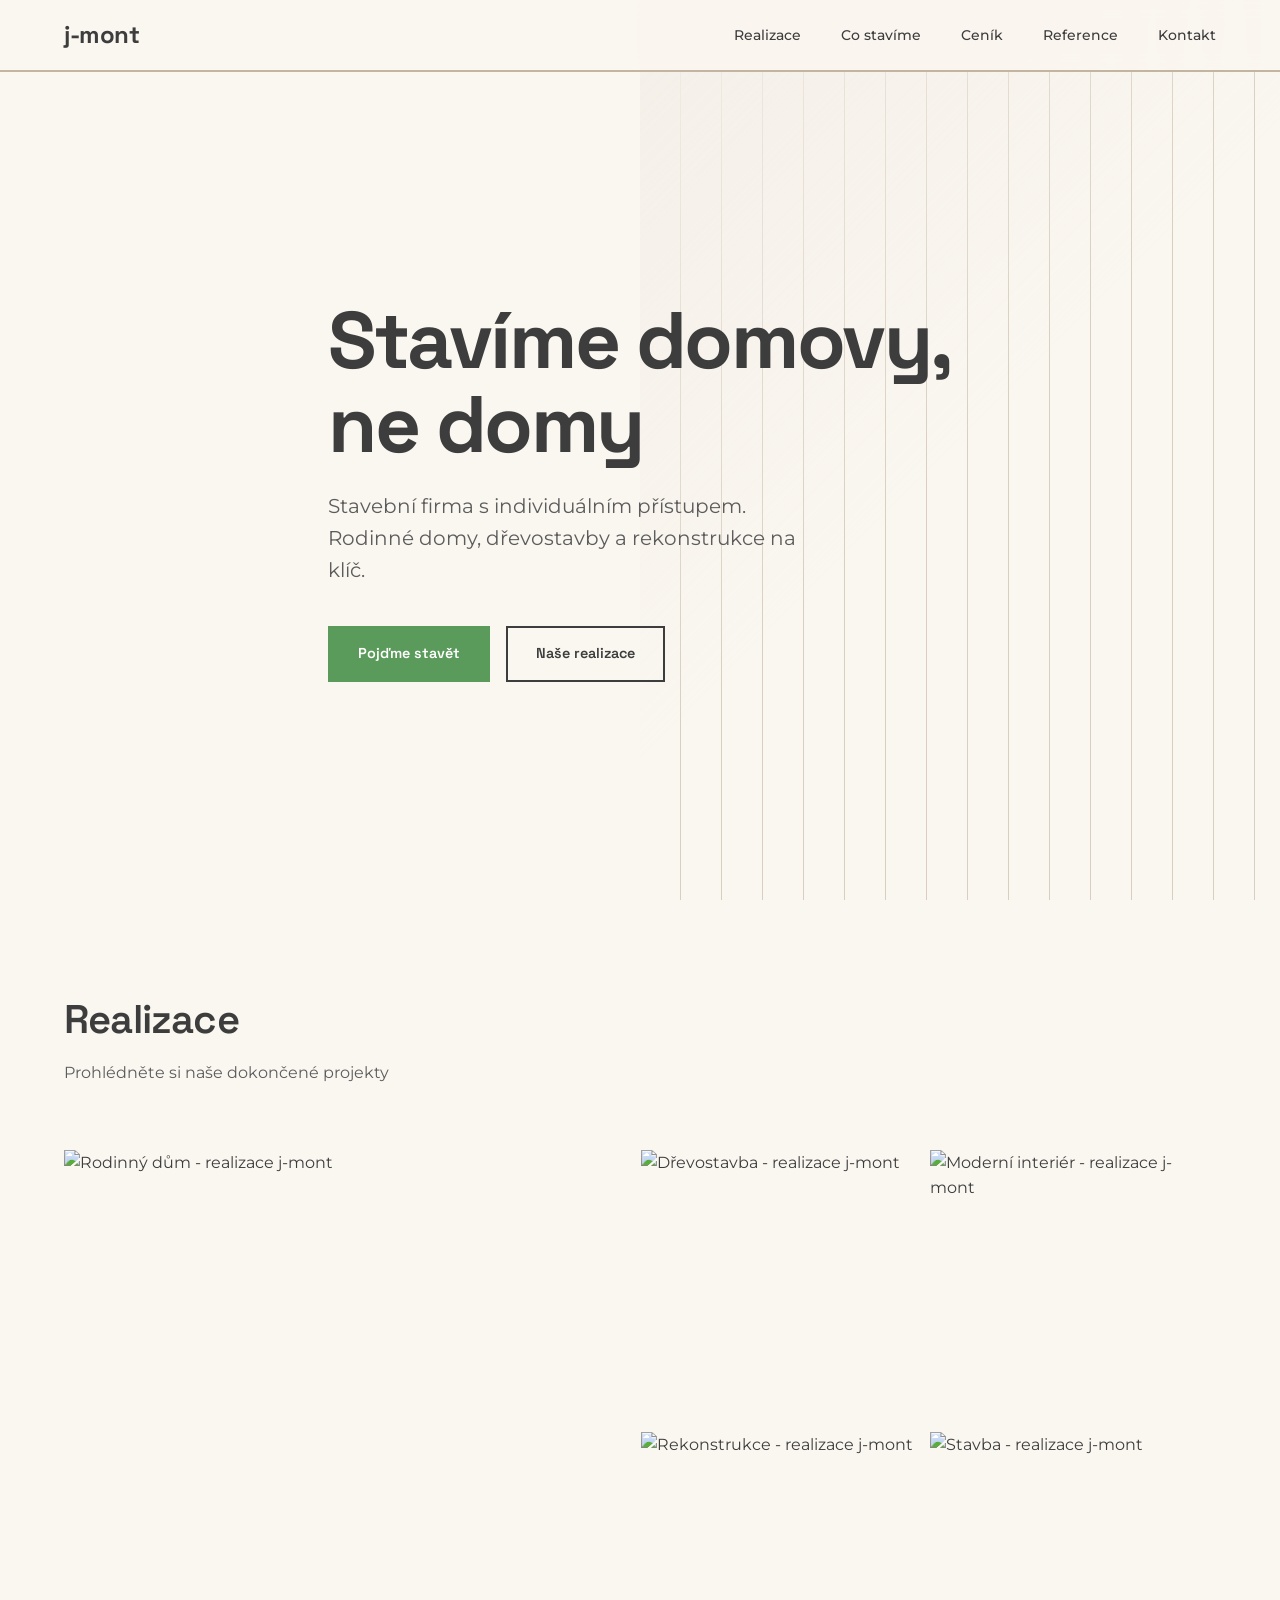
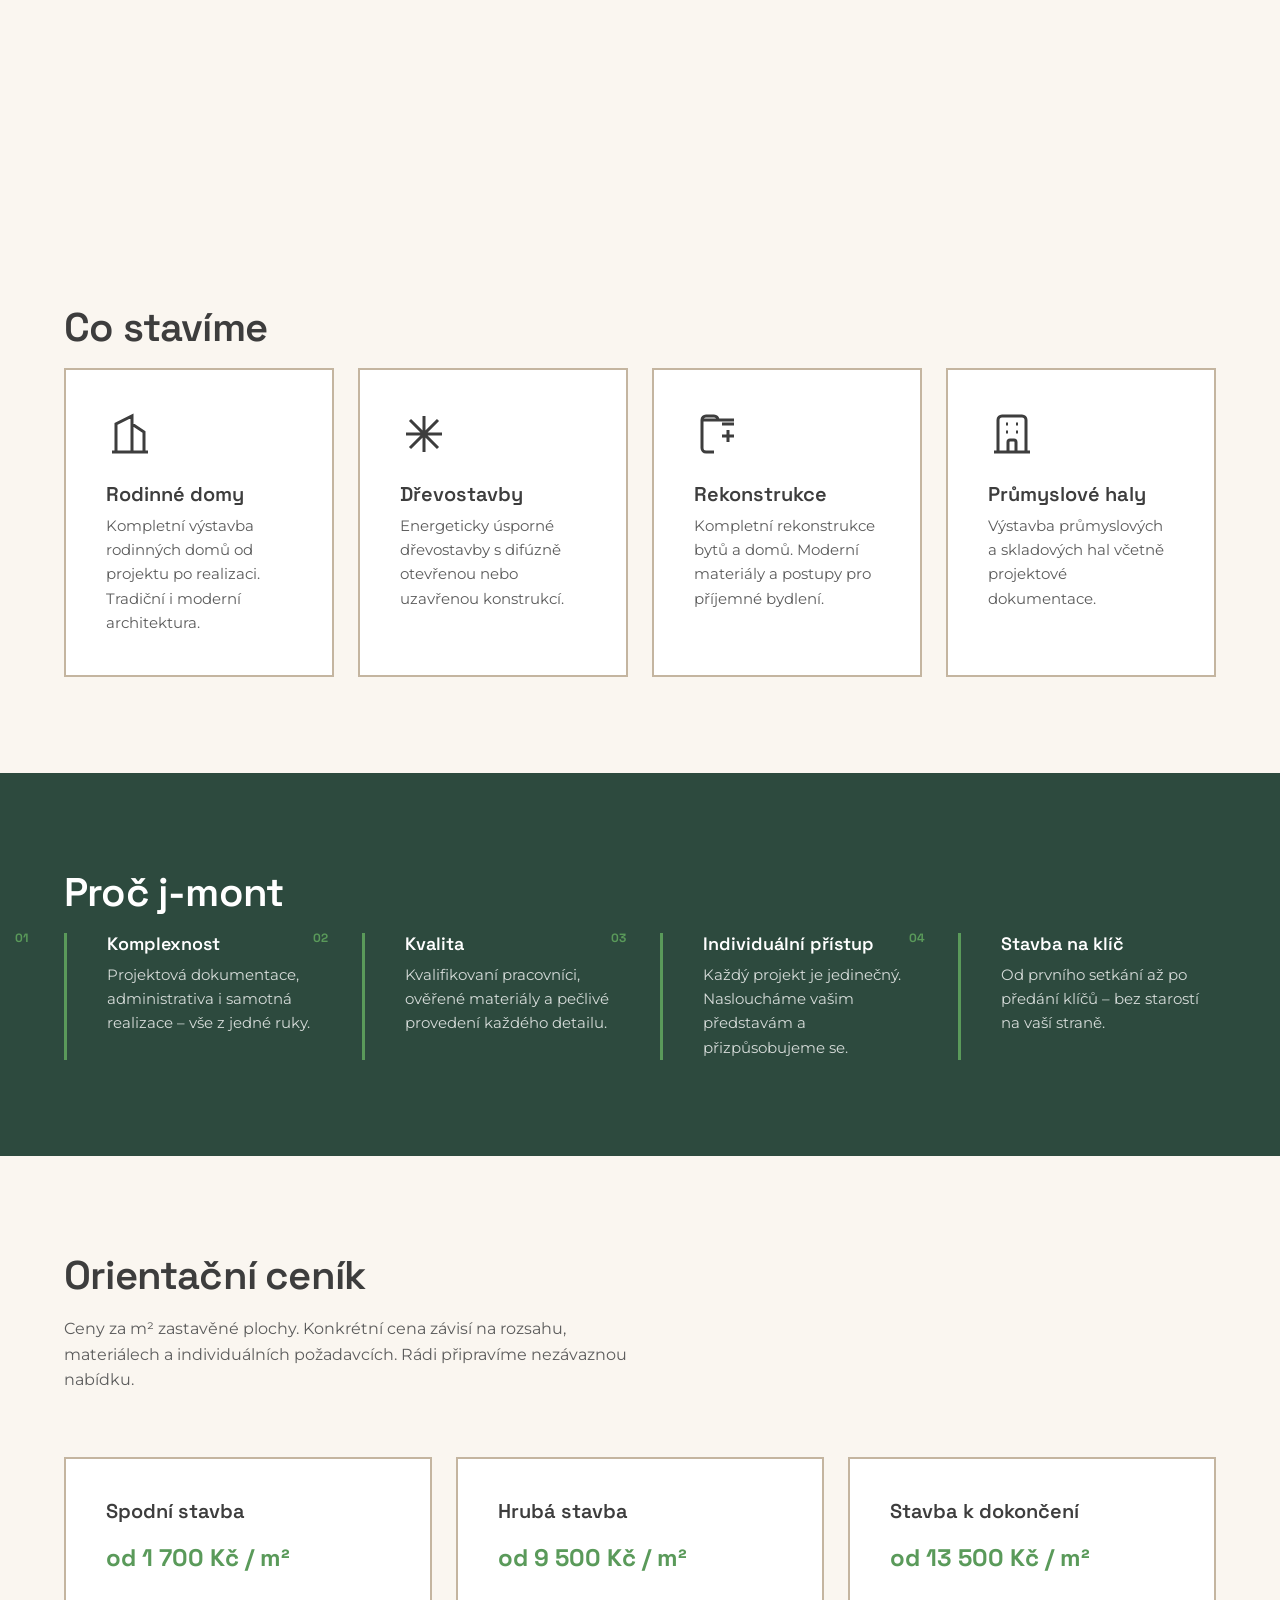
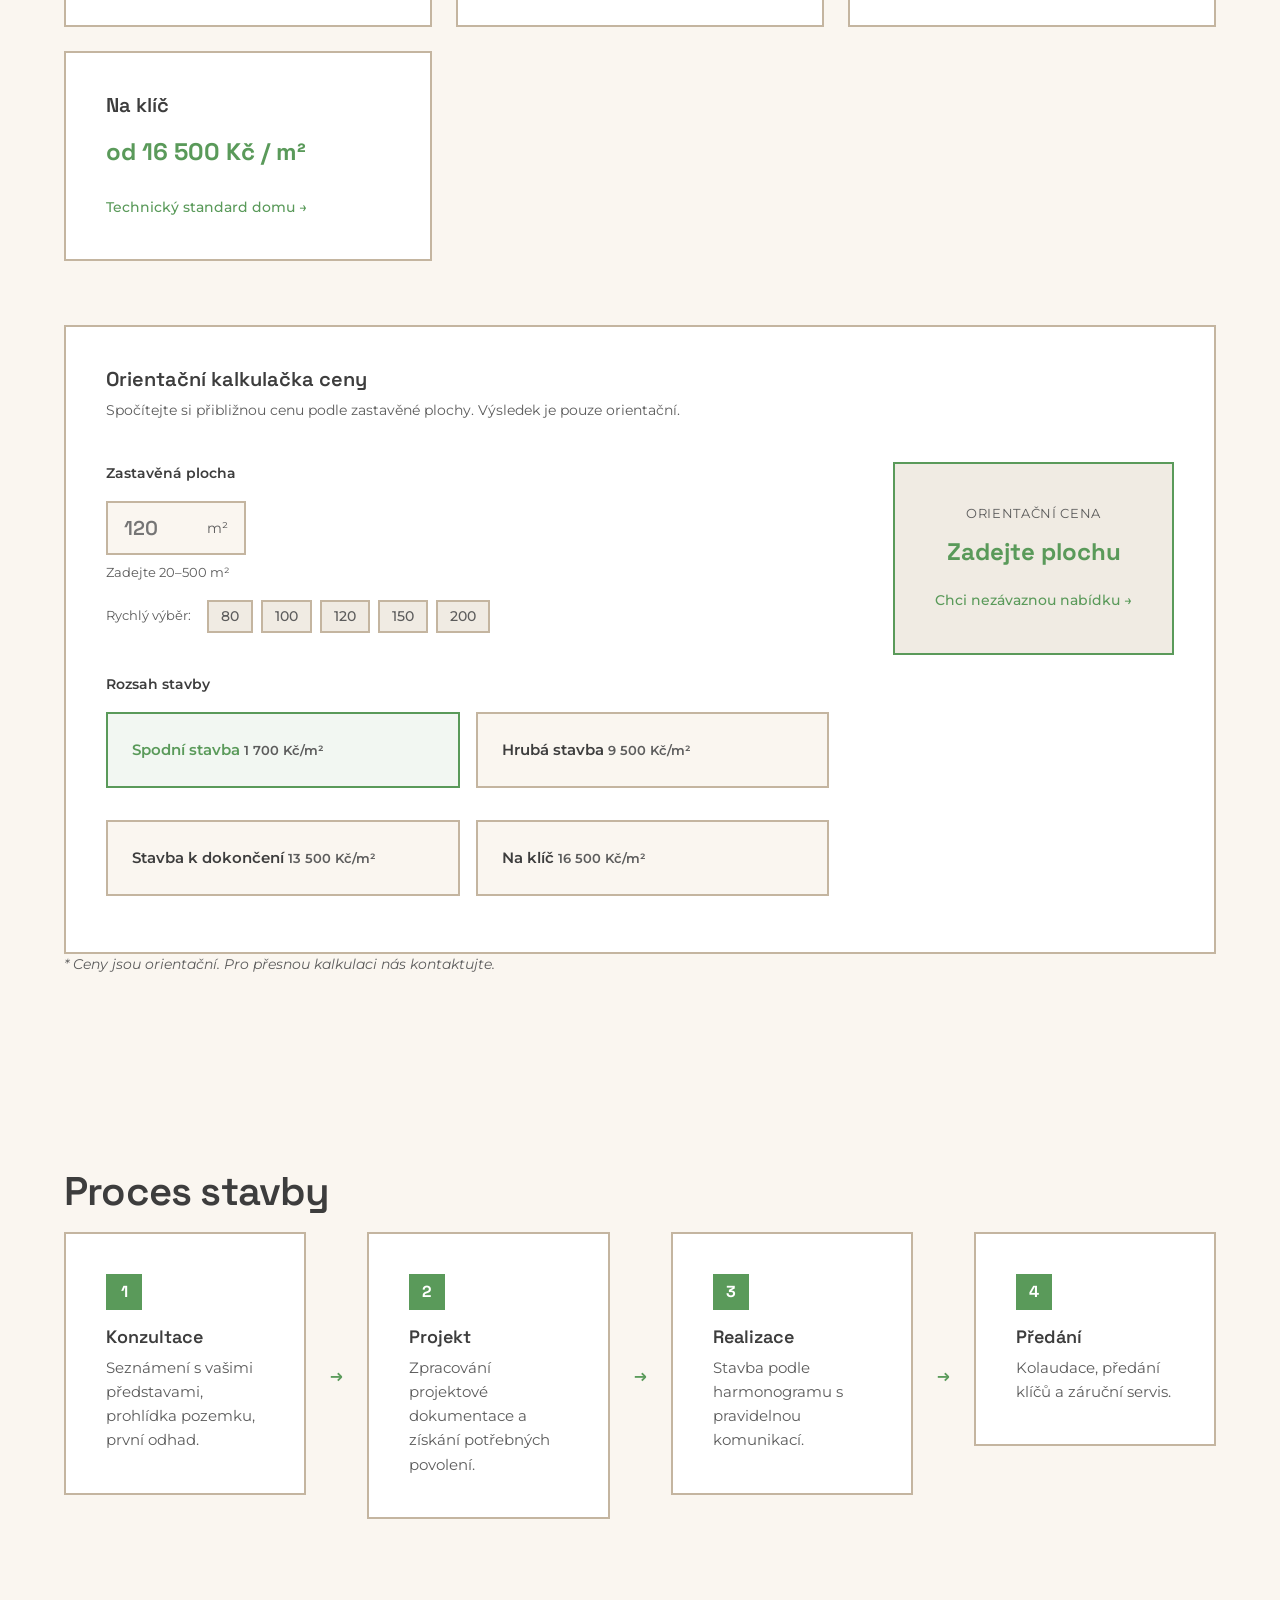
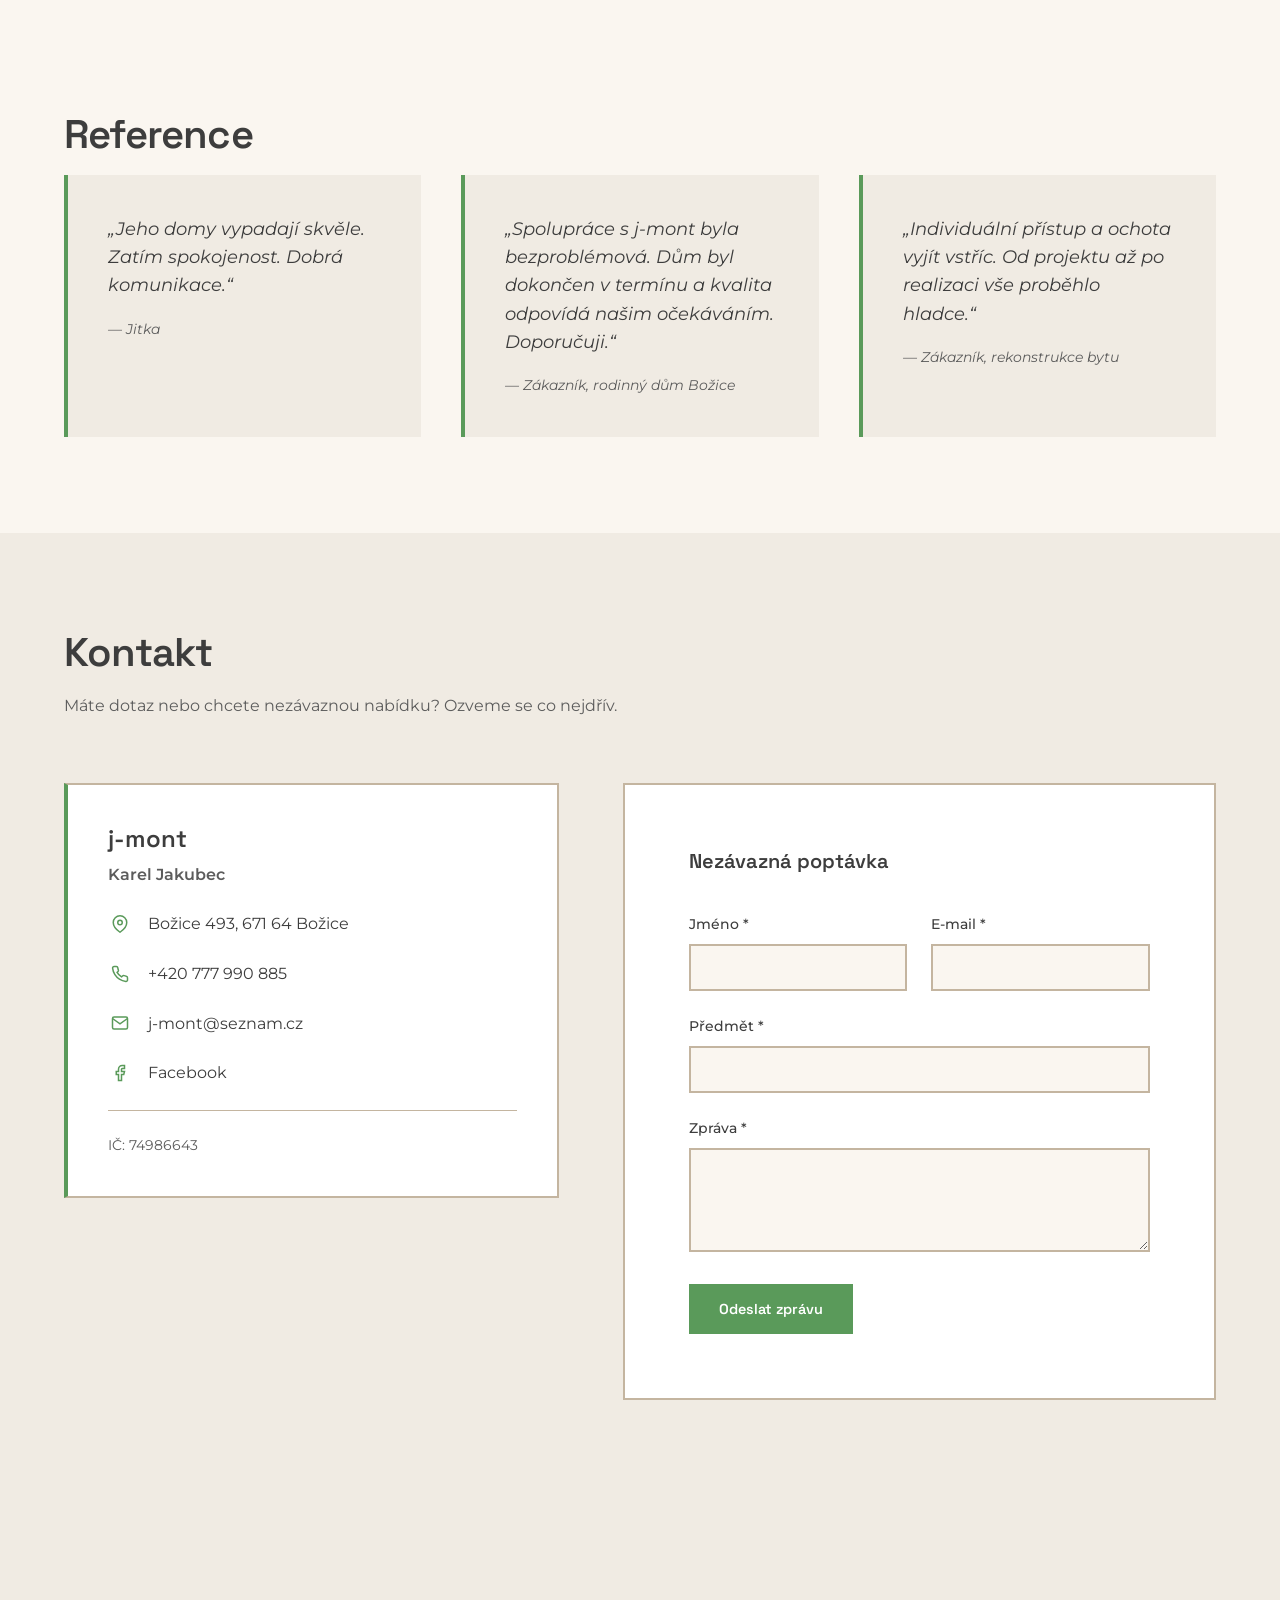
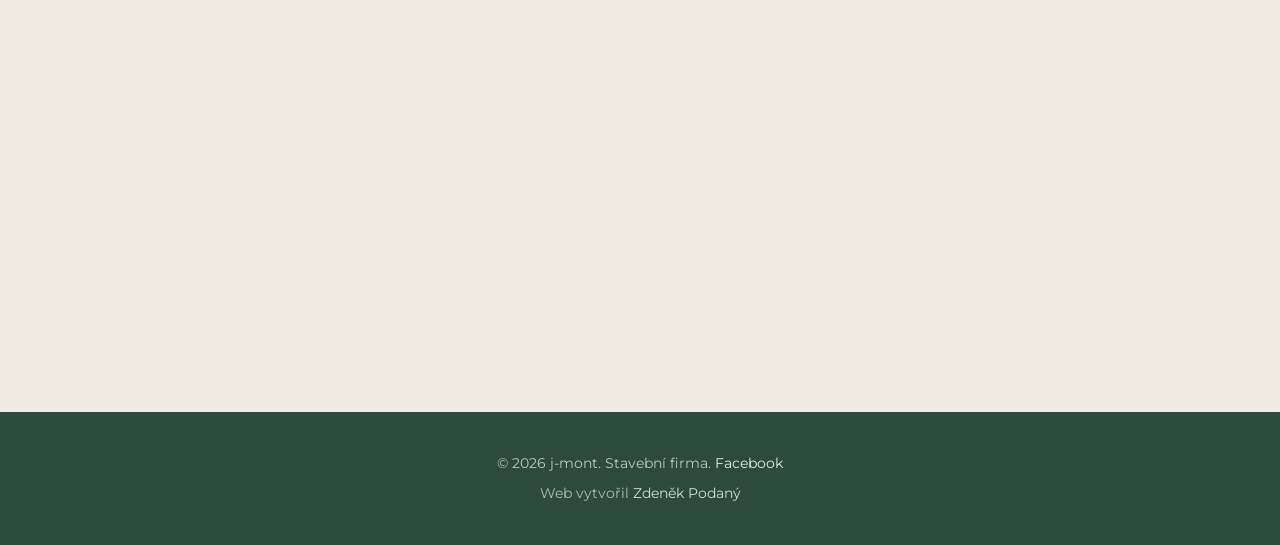
==== index.html @ adfd3916 "Add base files" ====
<!DOCTYPE html>
<html lang="cs">
<head>
  <meta charset="UTF-8">
  <meta name="viewport" content="width=device-width, initial-scale=1.0">
  <title>j-mont | Stavíme domovy, ne domy</title>
  <meta name="description" content="j-mont – stavební firma. Rodinné domy, dřevostavby a rekonstrukce na klíč. Kvalita, spolehlivost, individuální přístup.">
  <link rel="preconnect" href="https://fonts.googleapis.com">
  <link rel="preconnect" href="https://fonts.gstatic.com" crossorigin>
  <link href="https://fonts.googleapis.com/css2?family=Montserrat:wght@400;500;600;700&family=Space+Grotesk:wght@400;500;600;700&display=swap" rel="stylesheet">
  <link rel="stylesheet" href="styles.css">
</head>
<body>
  <header class="header">
    <nav class="nav">
      <a href="index.html" class="logo">j-mont</a>
      <button class="nav-toggle" aria-label="Otevřít menu">
        <span></span>
        <span></span>
        <span></span>
      </button>
      <ul class="nav-menu">
        <li><a href="#realizace">Realizace</a></li>
        <li><a href="#co-stavime">Co stavíme</a></li>
        <li><a href="#cenik">Ceník</a></li>
        <li><a href="#reference">Reference</a></li>
        <li><a href="#kontakt">Kontakt</a></li>
      </ul>
    </nav>
  </header>

  <main>
    <!-- 1. Hero -->
    <section class="hero" id="hero">
      <div class="hero-content">
        <h1 class="hero-title">Stavíme domovy,<br>ne domy</h1>
        <p class="hero-subtitle">Stavební firma s individuálním přístupem. Rodinné domy, dřevostavby a rekonstrukce na klíč.</p>
        <div class="hero-cta">
          <a href="#kontakt" class="btn btn-primary">Pojďme stavět</a>
          <a href="#realizace" class="btn btn-secondary">Naše realizace</a>
        </div>
      </div>
      <div class="hero-visual">
        <div class="hero-pattern"></div>
      </div>
    </section>

    <!-- 2. Realizace -->
    <section class="section realizace" id="realizace">
      <div class="container">
        <h2 class="section-title">Realizace</h2>
        <p class="section-intro">Prohlédněte si naše dokončené projekty</p>
        <div class="gallery">
          <div class="gallery-item gallery-item-large">
            <img src="https://images.unsplash.com/photo-1600585154340-be6161a56a0c?w=800&q=80" alt="Rodinný dům - realizace j-mont">
            <div class="gallery-overlay">
              <span>Rodinný dům</span>
            </div>
          </div>
          <div class="gallery-item">
            <img src="https://images.unsplash.com/photo-1600607687939-ce8a6c25118c?w=600&q=80" alt="Dřevostavba - realizace j-mont">
            <div class="gallery-overlay">
              <span>Dřevostavba</span>
            </div>
          </div>
          <div class="gallery-item">
            <img src="https://images.unsplash.com/photo-1600566753190-17f0baa2a6c3?w=600&q=80" alt="Moderní interiér - realizace j-mont">
            <div class="gallery-overlay">
              <span>Interiér</span>
            </div>
          </div>
          <div class="gallery-item">
            <img src="https://images.unsplash.com/photo-1600047509807-ba8f99d2cdde?w=600&q=80" alt="Rekonstrukce - realizace j-mont">
            <div class="gallery-overlay">
              <span>Rekonstrukce</span>
            </div>
          </div>
          <div class="gallery-item">
            <img src="https://images.unsplash.com/photo-1600585154526-990dced4db0d?w=600&q=80" alt="Stavba - realizace j-mont">
            <div class="gallery-overlay">
              <span>Stavba na klíč</span>
            </div>
          </div>
        </div>
      </div>
    </section>

    <!-- 3. Co stavíme -->
    <section class="section co-stavime" id="co-stavime">
      <div class="container">
        <h2 class="section-title">Co stavíme</h2>
        <div class="services-grid">
          <article class="service-card">
            <div class="service-icon">
              <svg viewBox="0 0 24 24" fill="none" stroke="currentColor" stroke-width="1.5">
                <path d="M3 21h18M5 21V7l8-4v18M19 21V11l-6-4M9 9v.01M9 12v.01M9 15v.01M9 18v.01"/>
              </svg>
            </div>
            <h3>Rodinné domy</h3>
            <p>Kompletní výstavba rodinných domů od projektu po realizaci. Tradiční i moderní architektura.</p>
          </article>
          <article class="service-card">
            <div class="service-icon">
              <svg viewBox="0 0 24 24" fill="none" stroke="currentColor" stroke-width="1.5">
                <path d="M12 3v18M3 12h18M5 5l14 14M19 5L5 19"/>
              </svg>
            </div>
            <h3>Dřevostavby</h3>
            <p>Energeticky úsporné dřevostavby s difúzně otevřenou nebo uzavřenou konstrukcí.</p>
          </article>
          <article class="service-card">
            <div class="service-icon">
              <svg viewBox="0 0 24 24" fill="none" stroke="currentColor" stroke-width="1.5">
                <path d="M14 7h6m-3 3v6m-3-3h6M4 5v14a2 2 0 002 2h4M4 5V5a2 2 0 012-2h4a2 2 0 012 2v0M4 5h16"/>
              </svg>
            </div>
            <h3>Rekonstrukce</h3>
            <p>Kompletní rekonstrukce bytů a domů. Moderní materiály a postupy pro příjemné bydlení.</p>
          </article>
          <article class="service-card">
            <div class="service-icon">
              <svg viewBox="0 0 24 24" fill="none" stroke="currentColor" stroke-width="1.5">
                <path d="M19 21V5a2 2 0 00-2-2H7a2 2 0 00-2 2v16m14 0h2m-2 0h-5m-9 0H3m2 0h5M9 7h1m-1 4h1m4-4h1m-1 4h1m-5 10v-5a1 1 0 011-1h2a1 1 0 011 1v5m-4 0h4"/>
              </svg>
            </div>
            <h3>Průmyslové haly</h3>
            <p>Výstavba průmyslových a skladových hal včetně projektové dokumentace.</p>
          </article>
        </div>
      </div>
    </section>

    <!-- 4. Proč j-mont -->
    <section class="section proc-j-mont" id="proc-j-mont">
      <div class="container">
        <h2 class="section-title">Proč j-mont</h2>
        <div class="reasons-grid">
          <div class="reason-item">
            <span class="reason-number">01</span>
            <h3>Komplexnost</h3>
            <p>Projektová dokumentace, administrativa i samotná realizace – vše z jedné ruky.</p>
          </div>
          <div class="reason-item">
            <span class="reason-number">02</span>
            <h3>Kvalita</h3>
            <p>Kvalifikovaní pracovníci, ověřené materiály a pečlivé provedení každého detailu.</p>
          </div>
          <div class="reason-item">
            <span class="reason-number">03</span>
            <h3>Individuální přístup</h3>
            <p>Každý projekt je jedinečný. Nasloucháme vašim představám a přizpůsobujeme se.</p>
          </div>
          <div class="reason-item">
            <span class="reason-number">04</span>
            <h3>Stavba na klíč</h3>
            <p>Od prvního setkání až po předání klíčů – bez starostí na vaší straně.</p>
          </div>
        </div>
      </div>
    </section>

    <!-- 5. Ceník -->
    <section class="section cenik" id="cenik">
      <div class="container">
        <h2 class="section-title">Orientační ceník</h2>
        <p class="section-intro">Ceny za m² zastavěné plochy. Konkrétní cena závisí na rozsahu, materiálech a individuálních požadavcích. Rádi připravíme nezávaznou nabídku.</p>
        <div class="pricing-cards">
          <div class="pricing-card">
            <h3>Spodní stavba</h3>
            <p class="price-range">od 1 700 Kč / m²</p>
          </div>
          <div class="pricing-card">
            <h3>Hrubá stavba</h3>
            <p class="price-range">od 9 500 Kč / m²</p>
          </div>
          <div class="pricing-card">
            <h3>Stavba k dokončení</h3>
            <p class="price-range">od 13 500 Kč / m²</p>
          </div>
          <div class="pricing-card">
            <h3>Na klíč</h3>
            <p class="price-range">od 16 500 Kč / m²</p>
            <a href="technicky-standard.html" class="pricing-link">Technický standard domu →</a>
          </div>
        </div>

        <div class="price-calculator">
          <h3 class="calculator-title">Orientační kalkulačka ceny</h3>
          <p class="calculator-note">Spočítejte si přibližnou cenu podle zastavěné plochy. Výsledek je pouze orientační.</p>
          
          <div class="calculator-body">
            <div class="calculator-inputs">
              <div class="calculator-field">
                <label for="calc-area">Zastavěná plocha</label>
                <div class="area-input-wrap">
                  <input type="number" id="calc-area" placeholder="120" min="20" max="500" step="5" inputmode="numeric" aria-describedby="calc-area-hint">
                  <span class="input-suffix">m²</span>
                </div>
                <p id="calc-area-hint" class="field-hint">Zadejte 20–500 m²</p>
                <div class="quick-sizes">
                  <span class="quick-label">Rychlý výběr:</span>
                  <button type="button" class="quick-btn" data-area="80">80</button>
                  <button type="button" class="quick-btn" data-area="100">100</button>
                  <button type="button" class="quick-btn" data-area="120">120</button>
                  <button type="button" class="quick-btn" data-area="150">150</button>
                  <button type="button" class="quick-btn" data-area="200">200</button>
                </div>
              </div>

              <div class="calculator-field">
                <span class="field-label">Rozsah stavby</span>
                <div class="type-options" role="radiogroup" aria-label="Rozsah stavby">
                  <label class="type-option">
                    <input type="radio" name="calc-type" value="1700" checked>
                    <span class="type-option-label">Spodní stavba</span>
                    <span class="type-option-price">1 700 Kč/m²</span>
                  </label>
                  <label class="type-option">
                    <input type="radio" name="calc-type" value="9500">
                    <span class="type-option-label">Hrubá stavba</span>
                    <span class="type-option-price">9 500 Kč/m²</span>
                  </label>
                  <label class="type-option">
                    <input type="radio" name="calc-type" value="13500">
                    <span class="type-option-label">Stavba k dokončení</span>
                    <span class="type-option-price">13 500 Kč/m²</span>
                  </label>
                  <label class="type-option">
                    <input type="radio" name="calc-type" value="16500">
                    <span class="type-option-label">Na klíč</span>
                    <span class="type-option-price">16 500 Kč/m²</span>
                  </label>
                </div>
              </div>
            </div>

            <div class="calculator-result" id="calc-result">
              <span class="result-label">Orientační cena</span>
              <span class="result-value" id="calc-value">Zadejte plochu</span>
              <a href="#kontakt" class="result-cta">Chci nezávaznou nabídku →</a>
            </div>
          </div>
        </div>

        <p class="pricing-disclaimer">* Ceny jsou orientační. Pro přesnou kalkulaci nás kontaktujte.</p>
      </div>
    </section>

    <!-- 6. Proces stavby -->
    <section class="section proces" id="proces">
      <div class="container">
        <h2 class="section-title">Proces stavby</h2>
        <div class="process-steps">
          <div class="process-step">
            <span class="step-num">1</span>
            <h3>Konzultace</h3>
            <p>Seznámení s vašimi představami, prohlídka pozemku, první odhad.</p>
          </div>
          <div class="process-arrow">→</div>
          <div class="process-step">
            <span class="step-num">2</span>
            <h3>Projekt</h3>
            <p>Zpracování projektové dokumentace a získání potřebných povolení.</p>
          </div>
          <div class="process-arrow">→</div>
          <div class="process-step">
            <span class="step-num">3</span>
            <h3>Realizace</h3>
            <p>Stavba podle harmonogramu s pravidelnou komunikací.</p>
          </div>
          <div class="process-arrow">→</div>
          <div class="process-step">
            <span class="step-num">4</span>
            <h3>Předání</h3>
            <p>Kolaudace, předání klíčů a záruční servis.</p>
          </div>
        </div>
      </div>
    </section>

    <!-- 7. Reference -->
    <section class="section reference" id="reference">
      <div class="container">
        <h2 class="section-title">Reference</h2>
        <div class="testimonials">
          <blockquote class="testimonial">
            <p>„Jeho domy vypadají skvěle. Zatím spokojenost. Dobrá komunikace.“</p>
            <cite>— Jitka</cite>
          </blockquote>
          <blockquote class="testimonial">
            <p>„Spolupráce s j-mont byla bezproblémová. Dům byl dokončen v termínu a kvalita odpovídá našim očekáváním. Doporučuji.“</p>
            <cite>— Zákazník, rodinný dům Božice</cite>
          </blockquote>
          <blockquote class="testimonial">
            <p>„Individuální přístup a ochota vyjít vstříc. Od projektu až po realizaci vše proběhlo hladce.“</p>
            <cite>— Zákazník, rekonstrukce bytu</cite>
          </blockquote>
        </div>
      </div>
    </section>

    <!-- 8. Kontakt -->
    <section class="section kontakt" id="kontakt">
      <div class="container">
        <h2 class="section-title">Kontakt</h2>
        <p class="section-intro">Máte dotaz nebo chcete nezávaznou nabídku? Ozveme se co nejdřív.</p>

        <div class="contact-grid">
          <div class="contact-info-card">
            <h3>j-mont</h3>
            <p class="contact-name">Karel Jakubec</p>
            <ul class="contact-details">
              <li>
                <span class="contact-icon" aria-hidden="true">
                  <svg viewBox="0 0 24 24" fill="none" stroke="currentColor" stroke-width="2"><path d="M21 10c0 7-9 13-9 13s-9-6-9-13a9 9 0 0118 0z"/><circle cx="12" cy="10" r="3"/></svg>
                </span>
                <span>Božice 493, 671 64 Božice</span>
              </li>
              <li>
                <span class="contact-icon" aria-hidden="true">
                  <svg viewBox="0 0 24 24" fill="none" stroke="currentColor" stroke-width="2"><path d="M22 16.92v3a2 2 0 01-2.18 2 19.79 19.79 0 01-8.63-3.07 19.5 19.5 0 01-6-6 19.79 19.79 0 01-3.07-8.67A2 2 0 014.11 2h3a2 2 0 012 1.72 12.84 12.84 0 00.7 2.81 2 2 0 01-.45 2.11L8.09 9.91a16 16 0 006 6l1.27-1.27a2 2 0 012.11-.45 12.84 12.84 0 002.81.7A2 2 0 0122 16.92z"/></svg>
                </span>
                <a href="tel:+420777990885">+420 777 990 885</a>
              </li>
              <li>
                <span class="contact-icon" aria-hidden="true">
                  <svg viewBox="0 0 24 24" fill="none" stroke="currentColor" stroke-width="2"><path d="M4 4h16c1.1 0 2 .9 2 2v12c0 1.1-.9 2-2 2H4c-1.1 0-2-.9-2-2V6c0-1.1.9-2 2-2z"/><polyline points="22,6 12,13 2,6"/></svg>
                </span>
                <a href="mailto:j-mont@seznam.cz">j-mont@seznam.cz</a>
              </li>
              <li>
                <span class="contact-icon" aria-hidden="true">
                  <svg viewBox="0 0 24 24" fill="none" stroke="currentColor" stroke-width="2"><path d="M18 2h-3a5 5 0 00-5 5v3H7v4h3v8h4v-8h3l1-4h-4V7a1 1 0 011-1h3z"/></svg>
                </span>
                <a href="https://www.facebook.com/profile.php?id=100072035597939" target="_blank" rel="noopener">Facebook</a>
              </li>
            </ul>
            <p class="contact-ic">IČ: <a href="https://rejstrik.penize.cz/rzp/74986643-karel-jakubec" target="_blank" rel="noopener">74986643</a></p>
          </div>
          <div class="contact-form-wrapper">
            <h3 class="form-title">Nezávazná poptávka</h3>
            <form class="contact-form" action="mailto:j-mont@seznam.cz" method="post" enctype="text/plain">
              <div class="form-row">
                <div class="form-group">
                  <label for="name">Jméno *</label>
                  <input type="text" id="name" name="name" required>
                </div>
                <div class="form-group">
                  <label for="email">E-mail *</label>
                  <input type="email" id="email" name="email" required>
                </div>
              </div>
              <div class="form-group">
                <label for="subject">Předmět *</label>
                <input type="text" id="subject" name="subject" required>
              </div>
              <div class="form-group">
                <label for="message">Zpráva *</label>
                <textarea id="message" name="message" rows="4" required></textarea>
              </div>
              <button type="submit" class="btn btn-primary">Odeslat zprávu</button>
            </form>
          </div>
        </div>
      </div>
      <div class="contact-map">
        <iframe src="https://www.google.com/maps/embed?pb=!1m18!1m12!1m3!1d13295.22208533084!2d16.27819886187611!3d48.83431799666165!2m3!1f0!2f0!3f0!3m2!1i1024!2i768!4f13.1!3m3!1m2!1s0x476d4ce3f237bc13%3A0x1870733b437de099!2sKarel%20Jakubec%20j-mont!5e0!3m2!1scs!2scz!4v1773177802045!5m2!1scs!2scz" allowfullscreen="" loading="lazy" referrerpolicy="no-referrer-when-downgrade" title="Lokace j-mont na mapě"></iframe>
      </div>
    </section>
  </main>

  <footer class="footer">
    <div class="container">
      <p>© 2026 j-mont. Stavební firma. <a href="https://www.facebook.com/profile.php?id=100072035597939" target="_blank" rel="noopener">Facebook</a></p>
      <p class="footer-credit">Web vytvořil <a href="https://zdenekpodany.cz" target="_blank" rel="noopener">Zdeněk Podaný</a></p>
    </div>
  </footer>

  <script src="script.js"></script>
</body>
</html>
---- styles.css ----
/* ============================================
   j-mont - Natural palette (zelená, dřevo, krém)
   Fonts: Space Grotesk (headings), Montserrat (body)
   ============================================ */

:root {
  /* Natural palette – zelená, dřevo, krém */
  --color-bg: #faf6f0;
  --color-bg-alt: #f0ebe3;
  --color-bg-dark: #2d4a3e;
  --color-text: #3d3d3d;
  --color-text-muted: #5c5c5c;
  --color-accent: #5a9a5a;
  --color-accent-hover: #4a854a;
  --color-border: #c4b5a0;
  
  --font-heading: 'Space Grotesk', sans-serif;
  --font-body: 'Montserrat', sans-serif;
  
  --space-xs: 0.5rem;
  --space-sm: 1rem;
  --space-md: 1.5rem;
  --space-lg: 2.5rem;
  --space-xl: 4rem;
  --space-2xl: 6rem;
  
  --transition: 0.2s ease;
}

*,
*::before,
*::after {
  box-sizing: border-box;
  margin: 0;
  padding: 0;
}

html {
  scroll-behavior: smooth;
}

body {
  font-family: var(--font-body);
  font-size: 1rem;
  line-height: 1.6;
  color: var(--color-text);
  background: var(--color-bg);
  -webkit-font-smoothing: antialiased;
}

/* Typography */
h1, h2, h3, h4 {
  font-family: var(--font-heading);
  font-weight: 600;
  line-height: 1.2;
}

a {
  color: inherit;
  text-decoration: none;
  transition: color var(--transition);
}

a:hover {
  color: var(--color-accent);
}

img {
  max-width: 100%;
  height: auto;
  display: block;
}

/* Header */
.header {
  position: fixed;
  top: 0;
  left: 0;
  right: 0;
  z-index: 100;
  background: rgba(250, 246, 240, 0.95);
  backdrop-filter: blur(8px);
  border-bottom: 2px solid var(--color-border);
  transition: box-shadow var(--transition);
}

.header.scrolled {
  box-shadow: 0 4px 20px rgba(45, 74, 62, 0.08);
}

.nav {
  max-width: 1200px;
  margin: 0 auto;
  padding: var(--space-sm) var(--space-md);
  display: flex;
  align-items: center;
  justify-content: space-between;
}

.logo {
  font-family: var(--font-heading);
  font-weight: 700;
  font-size: 1.5rem;
  letter-spacing: -0.02em;
}

.nav-menu {
  display: flex;
  list-style: none;
  gap: var(--space-lg);
}

.nav-menu a {
  font-size: 0.9rem;
  font-weight: 500;
}

.nav-toggle {
  display: none;
  flex-direction: column;
  gap: 5px;
  background: none;
  border: none;
  cursor: pointer;
  padding: 5px;
}

.nav-toggle span {
  width: 24px;
  height: 2px;
  background: var(--color-text);
}

/* Buttons */
.btn {
  display: inline-block;
  padding: 0.875rem 1.75rem;
  font-family: var(--font-heading);
  font-weight: 600;
  font-size: 0.9rem;
  text-align: center;
  transition: all var(--transition);
  border: 2px solid transparent;
  cursor: pointer;
}

.btn-primary {
  background: var(--color-accent);
  color: white;
  border-color: var(--color-accent);
}

.btn-primary:hover {
  background: var(--color-accent-hover);
  border-color: var(--color-accent-hover);
  color: white;
}

.btn-secondary {
  background: transparent;
  color: var(--color-text);
  border-color: var(--color-text);
}

.btn-secondary:hover {
  background: var(--color-text);
  color: var(--color-bg);
}

/* Container */
.container {
  max-width: 1200px;
  margin: 0 auto;
  padding: 0 var(--space-md);
}

/* Section */
.section {
  padding: var(--space-2xl) 0;
}

.section-title {
  font-size: clamp(1.75rem, 4vw, 2.5rem);
  margin-bottom: var(--space-sm);
  letter-spacing: -0.02em;
}

.section-intro {
  color: var(--color-text-muted);
  max-width: 600px;
  margin-bottom: var(--space-xl);
}

/* Hero */
.hero {
  min-height: 100vh;
  display: flex;
  align-items: center;
  position: relative;
  padding: calc(80px + var(--space-xl)) var(--space-md) var(--space-xl);
  overflow: hidden;
}

.hero-content {
  max-width: 1200px;
  margin: 0 auto;
  position: relative;
  z-index: 2;
}

.hero-title {
  font-size: clamp(2.5rem, 8vw, 5rem);
  font-weight: 700;
  letter-spacing: -0.03em;
  line-height: 1.05;
  margin-bottom: var(--space-md);
}

.hero-subtitle {
  font-size: 1.25rem;
  color: var(--color-text-muted);
  max-width: 480px;
  margin-bottom: var(--space-lg);
}

.hero-cta {
  display: flex;
  gap: var(--space-sm);
  flex-wrap: wrap;
}

.hero-visual {
  position: absolute;
  top: 0;
  right: 0;
  bottom: 0;
  width: 50%;
  z-index: 0;
}

.hero-pattern {
  position: absolute;
  top: 0;
  right: 0;
  width: 100%;
  height: 100%;
  background: 
    linear-gradient(135deg, var(--color-bg-alt) 0%, transparent 50%),
    repeating-linear-gradient(
      90deg,
      transparent,
      transparent 40px,
      var(--color-border) 40px,
      var(--color-border) 41px
    );
  opacity: 0.6;
}

/* Gallery - Realizace */
.gallery {
  display: grid;
  grid-template-columns: repeat(4, 1fr);
  grid-template-rows: repeat(2, 280px);
  gap: 2px;
}

.gallery-item {
  position: relative;
  overflow: hidden;
}

.gallery-item-large {
  grid-row: span 2;
  grid-column: span 2;
}

.gallery-item img {
  width: 100%;
  height: 100%;
  object-fit: cover;
  transition: transform 0.4s ease;
}

.gallery-item:hover img {
  transform: scale(1.05);
}

.gallery-overlay {
  position: absolute;
  bottom: 0;
  left: 0;
  right: 0;
  padding: var(--space-md);
  background: linear-gradient(transparent, rgba(45, 74, 62, 0.9));
  color: white;
  font-family: var(--font-heading);
  font-weight: 600;
  transform: translateY(100%);
  transition: transform 0.3s ease;
}

.gallery-item:hover .gallery-overlay {
  transform: translateY(0);
}

/* Services - Co stavíme */
.services-grid {
  display: grid;
  grid-template-columns: repeat(auto-fit, minmax(260px, 1fr));
  gap: var(--space-md);
}

.service-card {
  padding: var(--space-lg);
  background: white;
  border: 2px solid var(--color-border);
  transition: border-color var(--transition), box-shadow var(--transition);
}

.service-card:hover {
  border-color: var(--color-accent);
  box-shadow: 4px 4px 0 var(--color-accent);
}

.service-icon {
  width: 48px;
  height: 48px;
  margin-bottom: var(--space-md);
}

.service-icon svg {
  width: 100%;
  height: 100%;
}

.service-card h3 {
  font-size: 1.25rem;
  margin-bottom: var(--space-xs);
}

.service-card p {
  color: var(--color-text-muted);
  font-size: 0.95rem;
}

/* Proč j-mont */
.proc-j-mont {
  background: var(--color-bg-dark);
  color: var(--color-bg);
}

.proc-j-mont .section-title {
  color: white;
}

.reasons-grid {
  display: grid;
  grid-template-columns: repeat(auto-fit, minmax(250px, 1fr));
  gap: var(--space-lg);
}

.reason-item {
  position: relative;
  padding-left: var(--space-lg);
  border-left: 3px solid var(--color-accent);
}

.reason-number {
  position: absolute;
  left: calc(-1 * var(--space-lg) - 12px);
  top: -4px;
  font-family: var(--font-heading);
  font-size: 0.75rem;
  font-weight: 700;
  color: var(--color-accent);
}

.reason-item h3 {
  font-size: 1.125rem;
  margin-bottom: var(--space-xs);
  color: white;
}

.reason-item p {
  color: rgba(255, 255, 255, 0.8);
  font-size: 0.95rem;
}

/* Ceník */
.pricing-cards {
  display: grid;
  grid-template-columns: repeat(auto-fit, minmax(280px, 1fr));
  gap: var(--space-md);
  margin-bottom: var(--space-lg);
}

.pricing-card {
  padding: var(--space-lg);
  border: 2px solid var(--color-border);
  background: white;
  transition: border-color var(--transition);
}

.pricing-card:hover {
  border-color: var(--color-accent);
}

.pricing-card h3 {
  font-size: 1.25rem;
  margin-bottom: var(--space-sm);
}

.price-range {
  font-family: var(--font-heading);
  font-size: 1.5rem;
  font-weight: 700;
  color: var(--color-accent);
  margin-bottom: var(--space-xs);
}

.pricing-link {
  display: inline-block;
  font-size: 0.9rem;
  font-weight: 500;
  color: var(--color-accent);
  margin-top: var(--space-sm);
  transition: color var(--transition);
}

.pricing-link:hover {
  color: var(--color-accent-hover);
}

.price-note {
  font-size: 0.9rem;
  color: var(--color-text-muted);
}

.pricing-disclaimer {
  font-size: 0.85rem;
  color: var(--color-text-muted);
  font-style: italic;
}

/* Kalkulačka ceny */
.price-calculator {
  margin-top: var(--space-xl);
  padding: var(--space-lg);
  background: white;
  border: 2px solid var(--color-border);
}

.calculator-title {
  font-size: 1.25rem;
  margin-bottom: var(--space-xs);
}

.calculator-note {
  font-size: 0.9rem;
  color: var(--color-text-muted);
  margin-bottom: var(--space-lg);
}

.calculator-body {
  display: grid;
  grid-template-columns: 1fr auto;
  gap: var(--space-xl);
  align-items: start;
}

.calculator-inputs {
  display: flex;
  flex-direction: column;
  gap: var(--space-lg);
}

.calculator-field label,
.calculator-field .field-label {
  display: block;
  font-size: 0.9rem;
  font-weight: 600;
  margin-bottom: var(--space-sm);
}

.area-input-wrap {
  display: flex;
  align-items: center;
  border: 2px solid var(--color-border);
  background: var(--color-bg);
  max-width: 140px;
}

.area-input-wrap:focus-within {
  border-color: var(--color-accent);
}

.area-input-wrap input {
  flex: 1;
  min-width: 0;
  padding: 0.75rem 0.5rem 0.75rem 1rem;
  font-family: var(--font-heading);
  font-size: 1.25rem;
  font-weight: 600;
  border: none;
  background: transparent;
}

.area-input-wrap input:focus {
  outline: none;
}

.area-input-wrap .input-suffix {
  padding: 0 1rem;
  font-size: 0.9rem;
  color: var(--color-text-muted);
}

.field-hint {
  font-size: 0.8rem;
  color: var(--color-text-muted);
  margin-top: var(--space-xs);
}

.quick-sizes {
  display: flex;
  flex-wrap: wrap;
  align-items: center;
  gap: var(--space-xs);
  margin-top: var(--space-sm);
}

.quick-label {
  font-size: 0.8rem;
  color: var(--color-text-muted);
  margin-right: var(--space-xs);
}

.quick-btn {
  padding: 0.4rem 0.75rem;
  font-size: 0.85rem;
  font-family: var(--font-body);
  font-weight: 500;
  color: var(--color-text-muted);
  background: var(--color-bg-alt);
  border: 2px solid var(--color-border);
  cursor: pointer;
  transition: all var(--transition);
}

.quick-btn:hover {
  border-color: var(--color-accent);
  color: var(--color-accent);
}

.quick-btn.active {
  background: var(--color-accent);
  border-color: var(--color-accent);
  color: white;
}

.type-options {
  display: grid;
  grid-template-columns: repeat(2, 1fr);
  gap: var(--space-sm);
}

.type-option {
  position: relative;
  display: flex;
  flex-direction: column;
  padding: var(--space-md);
  border: 2px solid var(--color-border);
  background: var(--color-bg);
  cursor: pointer;
  transition: all var(--transition);
}

.type-option:hover {
  border-color: var(--color-accent);
}

.type-option input {
  position: absolute;
  opacity: 0;
  pointer-events: none;
}

.type-option input:checked + .type-option-label {
  color: var(--color-accent);
  font-weight: 600;
}

.type-option:has(input:checked) {
  border-color: var(--color-accent);
  background: rgba(90, 154, 90, 0.08);
}

.type-option-label {
  font-size: 0.95rem;
  margin-bottom: 2px;
}

.type-option-price {
  font-size: 0.8rem;
  color: var(--color-text-muted);
}

.calculator-result {
  padding: var(--space-lg);
  min-width: 220px;
  background: var(--color-bg-alt);
  border: 2px solid var(--color-accent);
  text-align: center;
}

.calculator-result.has-value {
  background: var(--color-accent);
  border-color: var(--color-accent);
}

.calculator-result.has-value .result-label,
.calculator-result.has-value .result-value {
  color: white;
}

.result-label {
  display: block;
  font-size: 0.8rem;
  color: var(--color-text-muted);
  text-transform: uppercase;
  letter-spacing: 0.05em;
  margin-bottom: var(--space-xs);
}

.result-value {
  display: block;
  font-family: var(--font-heading);
  font-size: 1.5rem;
  font-weight: 700;
  color: var(--color-accent);
  margin-bottom: var(--space-sm);
}

.result-cta {
  display: inline-block;
  font-size: 0.85rem;
  font-weight: 500;
  color: var(--color-accent);
}

.calculator-result.has-value .result-cta {
  color: white;
  text-decoration: underline;
}

.result-cta:hover {
  color: var(--color-accent-hover);
}

.calculator-result.has-value .result-cta:hover {
  color: rgba(255, 255, 255, 0.9);
}

@media (max-width: 700px) {
  .calculator-body {
    grid-template-columns: 1fr;
  }

  .type-options {
    grid-template-columns: 1fr;
  }
}

/* Proces */
.process-steps {
  display: flex;
  flex-wrap: wrap;
  align-items: flex-start;
  gap: var(--space-md);
}

.process-step {
  flex: 1;
  min-width: 200px;
  padding: var(--space-lg);
  background: white;
  border: 2px solid var(--color-border);
}

.step-num {
  display: inline-block;
  width: 36px;
  height: 36px;
  line-height: 36px;
  text-align: center;
  font-family: var(--font-heading);
  font-weight: 700;
  background: var(--color-accent);
  color: white;
  margin-bottom: var(--space-sm);
}

.process-step h3 {
  font-size: 1.125rem;
  margin-bottom: var(--space-xs);
}

.process-step p {
  font-size: 0.95rem;
  color: var(--color-text-muted);
}

.process-arrow {
  font-family: var(--font-heading);
  font-weight: 700;
  color: var(--color-accent);
  align-self: center;
}

@media (max-width: 768px) {
  .process-arrow {
    display: none;
  }
}

/* Reference */
.testimonials {
  display: grid;
  grid-template-columns: repeat(auto-fit, minmax(300px, 1fr));
  gap: var(--space-lg);
}

.testimonial {
  padding: var(--space-lg);
  border-left: 4px solid var(--color-accent);
  background: var(--color-bg-alt);
}

.testimonial p {
  font-size: 1.1rem;
  font-style: italic;
  margin-bottom: var(--space-sm);
}

.testimonial cite {
  font-size: 0.9rem;
  color: var(--color-text-muted);
}

/* Kontakt */
.kontakt {
  padding-bottom: 0;
  background: var(--color-bg-alt);
}

.kontakt .section-intro {
  margin-bottom: var(--space-xl);
}

.contact-grid {
  display: grid;
  grid-template-columns: 1fr 1.2fr;
  gap: var(--space-xl);
  align-items: start;
}

.contact-info-card {
  padding: var(--space-lg);
  background: white;
  border: 2px solid var(--color-border);
  border-left: 4px solid var(--color-accent);
}

.contact-info-card h3 {
  font-size: 1.5rem;
  margin-bottom: var(--space-xs);
}

.contact-name {
  font-weight: 600;
  margin-bottom: var(--space-md);
  color: var(--color-text-muted);
}

.contact-details {
  list-style: none;
}

.contact-details li {
  display: flex;
  align-items: center;
  gap: var(--space-sm);
  margin-bottom: var(--space-md);
}

.contact-icon {
  flex-shrink: 0;
  width: 24px;
  height: 24px;
  display: flex;
  align-items: center;
  justify-content: center;
}

.contact-icon svg {
  width: 18px;
  height: 18px;
  color: var(--color-accent);
}

.contact-details a:hover {
  color: var(--color-accent);
  text-decoration: underline;
}

.contact-ic {
  font-size: 0.85rem;
  color: var(--color-text-muted);
  margin-top: var(--space-md);
  padding-top: var(--space-md);
  border-top: 1px solid var(--color-border);
}

.contact-ic a {
  color: var(--color-text-muted);
}

.contact-ic a:hover {
  color: var(--color-accent);
}

.contact-map {
  margin-top: var(--space-xl);
  width: 100%;
  aspect-ratio: 21 / 9;
  min-height: 300px;
  overflow: hidden;
}

.contact-map iframe {
  width: 100%;
  height: 100%;
  display: block;
  border: 0;
}

.contact-form-wrapper {
  background: white;
  padding: var(--space-xl);
  border: 2px solid var(--color-border);
}

.form-title {
  font-size: 1.25rem;
  margin-bottom: var(--space-lg);
}

.form-row {
  display: grid;
  grid-template-columns: 1fr 1fr;
  gap: var(--space-md);
}

.form-group {
  margin-bottom: var(--space-md);
}

.form-group label {
  display: block;
  font-size: 0.9rem;
  font-weight: 500;
  margin-bottom: var(--space-xs);
}

.form-group input,
.form-group textarea {
  width: 100%;
  padding: 0.75rem;
  font-family: var(--font-body);
  font-size: 1rem;
  border: 2px solid var(--color-border);
  background: var(--color-bg);
  transition: border-color var(--transition);
}

.form-group input:focus,
.form-group textarea:focus {
  outline: none;
  border-color: var(--color-accent);
}

.form-group textarea {
  resize: vertical;
  min-height: 100px;
}

@media (max-width: 700px) {
  .form-row {
    grid-template-columns: 1fr;
  }
}

/* Podstránka - Technický standard */
.subpage-content {
  padding: calc(80px + var(--space-2xl)) 0 var(--space-2xl);
}

.back-link {
  display: inline-block;
  font-size: 0.9rem;
  color: var(--color-text-muted);
  margin-bottom: var(--space-lg);
}

.back-link:hover {
  color: var(--color-accent);
}

.subpage-title {
  font-size: clamp(1.75rem, 4vw, 2.5rem);
  margin-bottom: var(--space-md);
}

.subpage-intro {
  color: var(--color-text-muted);
  margin-bottom: var(--space-xl);
  max-width: 700px;
}

.standard-section {
  margin-bottom: var(--space-xl);
}

.standard-section h2 {
  font-size: 1.5rem;
  margin-bottom: var(--space-md);
  padding-bottom: var(--space-xs);
  border-bottom: 2px solid var(--color-border);
}

.standard-list {
  list-style: none;
  counter-reset: item;
}

.standard-list-continue {
  counter-reset: item 4;
}

.standard-list li {
  counter-increment: item;
  margin-bottom: var(--space-lg);
  padding-left: 3rem;
  position: relative;
}

.standard-list li::before {
  content: counter(item);
  position: absolute;
  left: 0;
  top: 0;
  font-family: var(--font-heading);
  font-weight: 700;
  font-size: 1rem;
  color: var(--color-accent);
}

.standard-list h3 {
  font-size: 1.1rem;
  margin-bottom: var(--space-xs);
}

.standard-list p {
  color: var(--color-text-muted);
  font-size: 0.95rem;
  line-height: 1.6;
}

.standard-list a {
  color: var(--color-accent);
  text-decoration: underline;
}

.standard-list a:hover {
  color: var(--color-accent-hover);
}

.standard-section-highlight {
  padding: var(--space-lg);
  background: var(--color-bg-alt);
  border: 2px solid var(--color-border);
}

.standard-section-highlight p {
  color: var(--color-text);
  margin-bottom: var(--space-sm);
}

.standard-note {
  font-size: 0.9rem;
  color: var(--color-text-muted);
  padding: var(--space-md);
  background: var(--color-bg-alt);
  border-left: 4px solid var(--color-accent);
}

.standard-cta {
  margin-top: var(--space-2xl);
  padding: var(--space-xl);
  background: var(--color-bg-dark);
  color: white;
  text-align: center;
}

.standard-cta h2 {
  font-size: 1.5rem;
  margin-bottom: var(--space-lg);
  color: white;
}

.standard-cta-buttons {
  display: flex;
  flex-wrap: wrap;
  gap: var(--space-md);
  justify-content: center;
}

.standard-cta .btn-secondary {
  border-color: white;
  color: white;
}

.standard-cta .btn-secondary:hover {
  background: white;
  color: var(--color-bg-dark);
}

/* Footer */
.footer {
  padding: var(--space-lg);
  background: var(--color-bg-dark);
  color: rgba(255, 255, 255, 0.7);
  text-align: center;
  font-size: 0.9rem;
}

.footer p + p {
  margin-top: var(--space-xs);
}

.footer-credit {
  font-size: 0.85rem;
  opacity: 0.9;
}

.footer-credit a {
  color: rgba(255, 255, 255, 0.9);
}

.footer-credit a:hover {
  color: white;
}

.footer a {
  color: rgba(255, 255, 255, 0.9);
}

.footer a:hover {
  color: white;
}


/* Mobile */
@media (max-width: 900px) {
  .nav-menu {
    position: fixed;
    top: 0;
    right: -100%;
    width: 280px;
    height: 100vh;
    background: var(--color-bg);
    flex-direction: column;
    padding: calc(80px + var(--space-lg)) var(--space-lg) var(--space-lg);
    border-left: 2px solid var(--color-border);
    transition: right 0.3s ease;
  }

  .nav-menu.active {
    right: 0;
  }

  .nav-toggle {
    display: flex;
    z-index: 101;
  }

  .gallery {
    grid-template-columns: 1fr 1fr;
    grid-template-rows: 200px 200px 200px;
  }

  .gallery-item-large {
    grid-column: span 2;
    grid-row: span 1;
  }

  .contact-grid {
    grid-template-columns: 1fr;
  }

  .hero-visual {
    width: 100%;
    opacity: 0.3;
  }
}

@media (max-width: 600px) {
  .gallery {
    grid-template-columns: 1fr;
    grid-template-rows: repeat(5, 220px);
  }

  .gallery-item-large {
    grid-column: span 1;
  }

  .hero-cta {
    flex-direction: column;
  }

  .btn {
    width: 100%;
  }
}
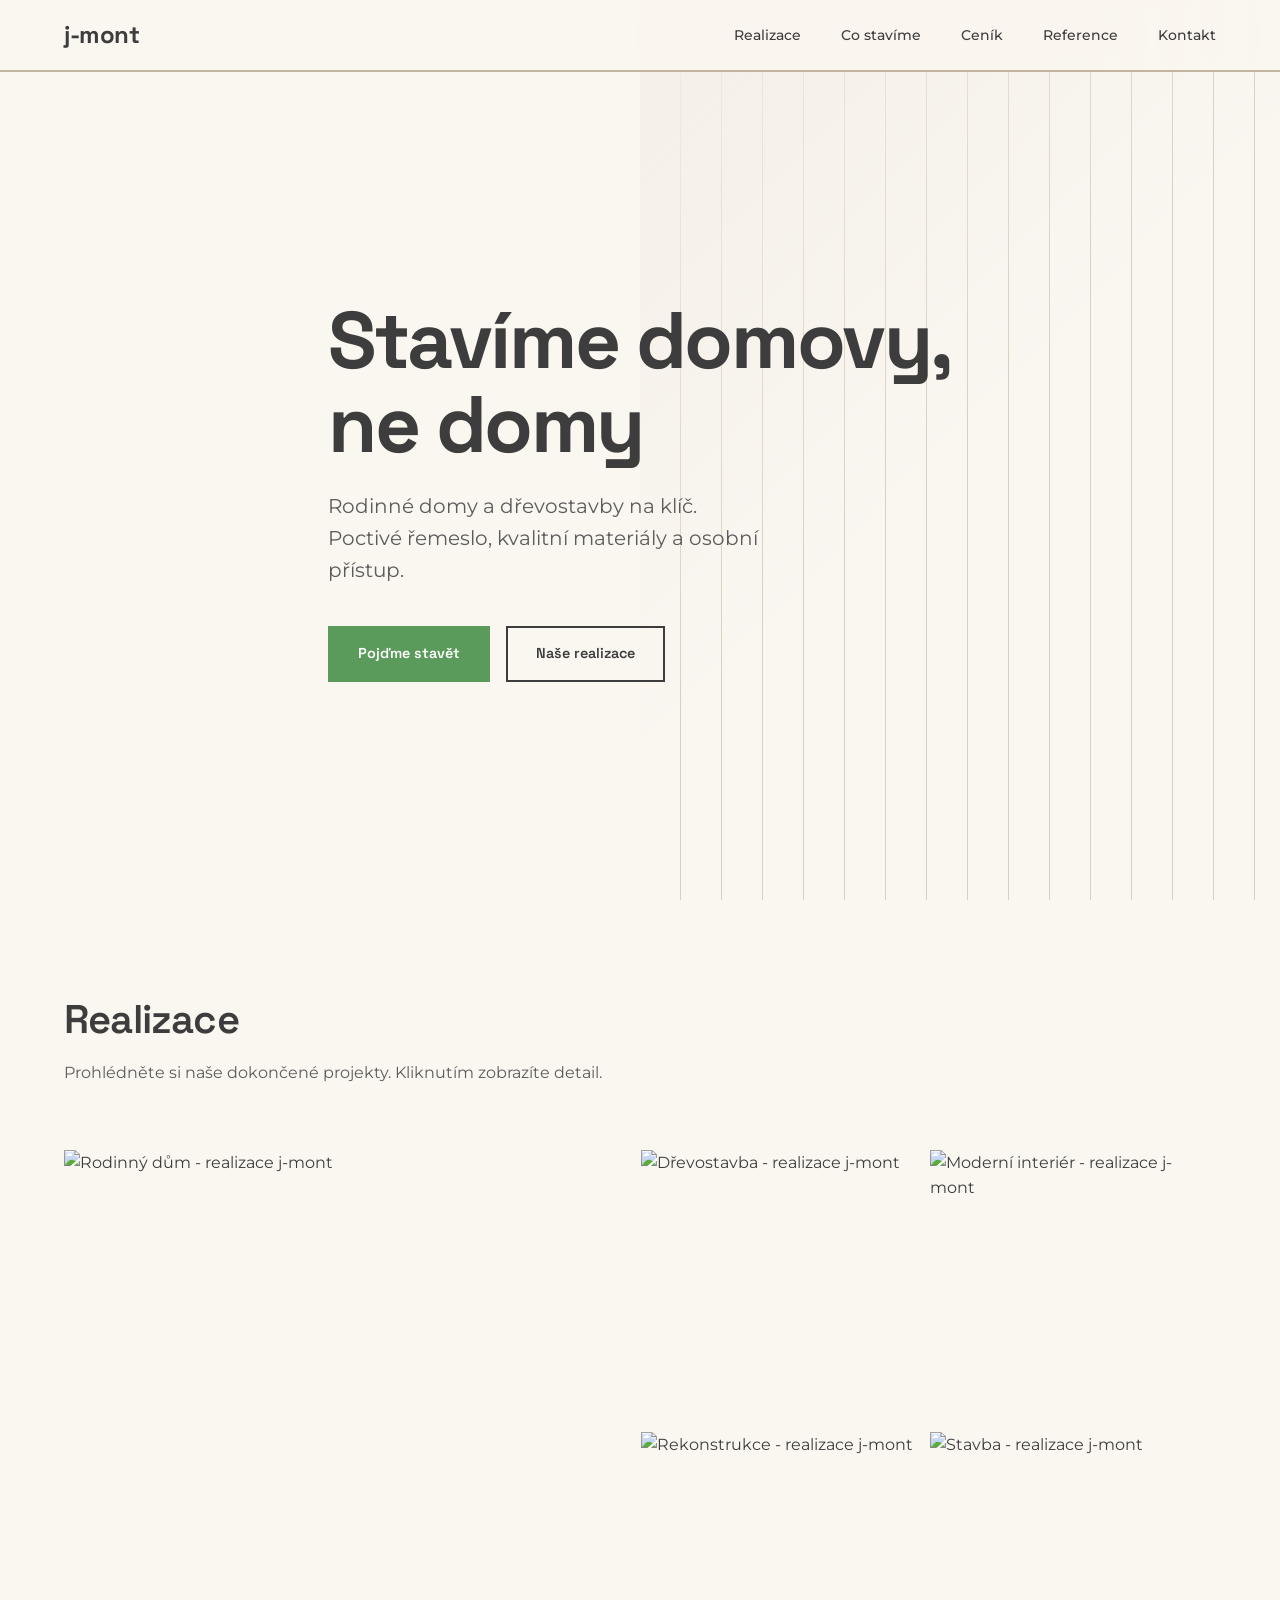
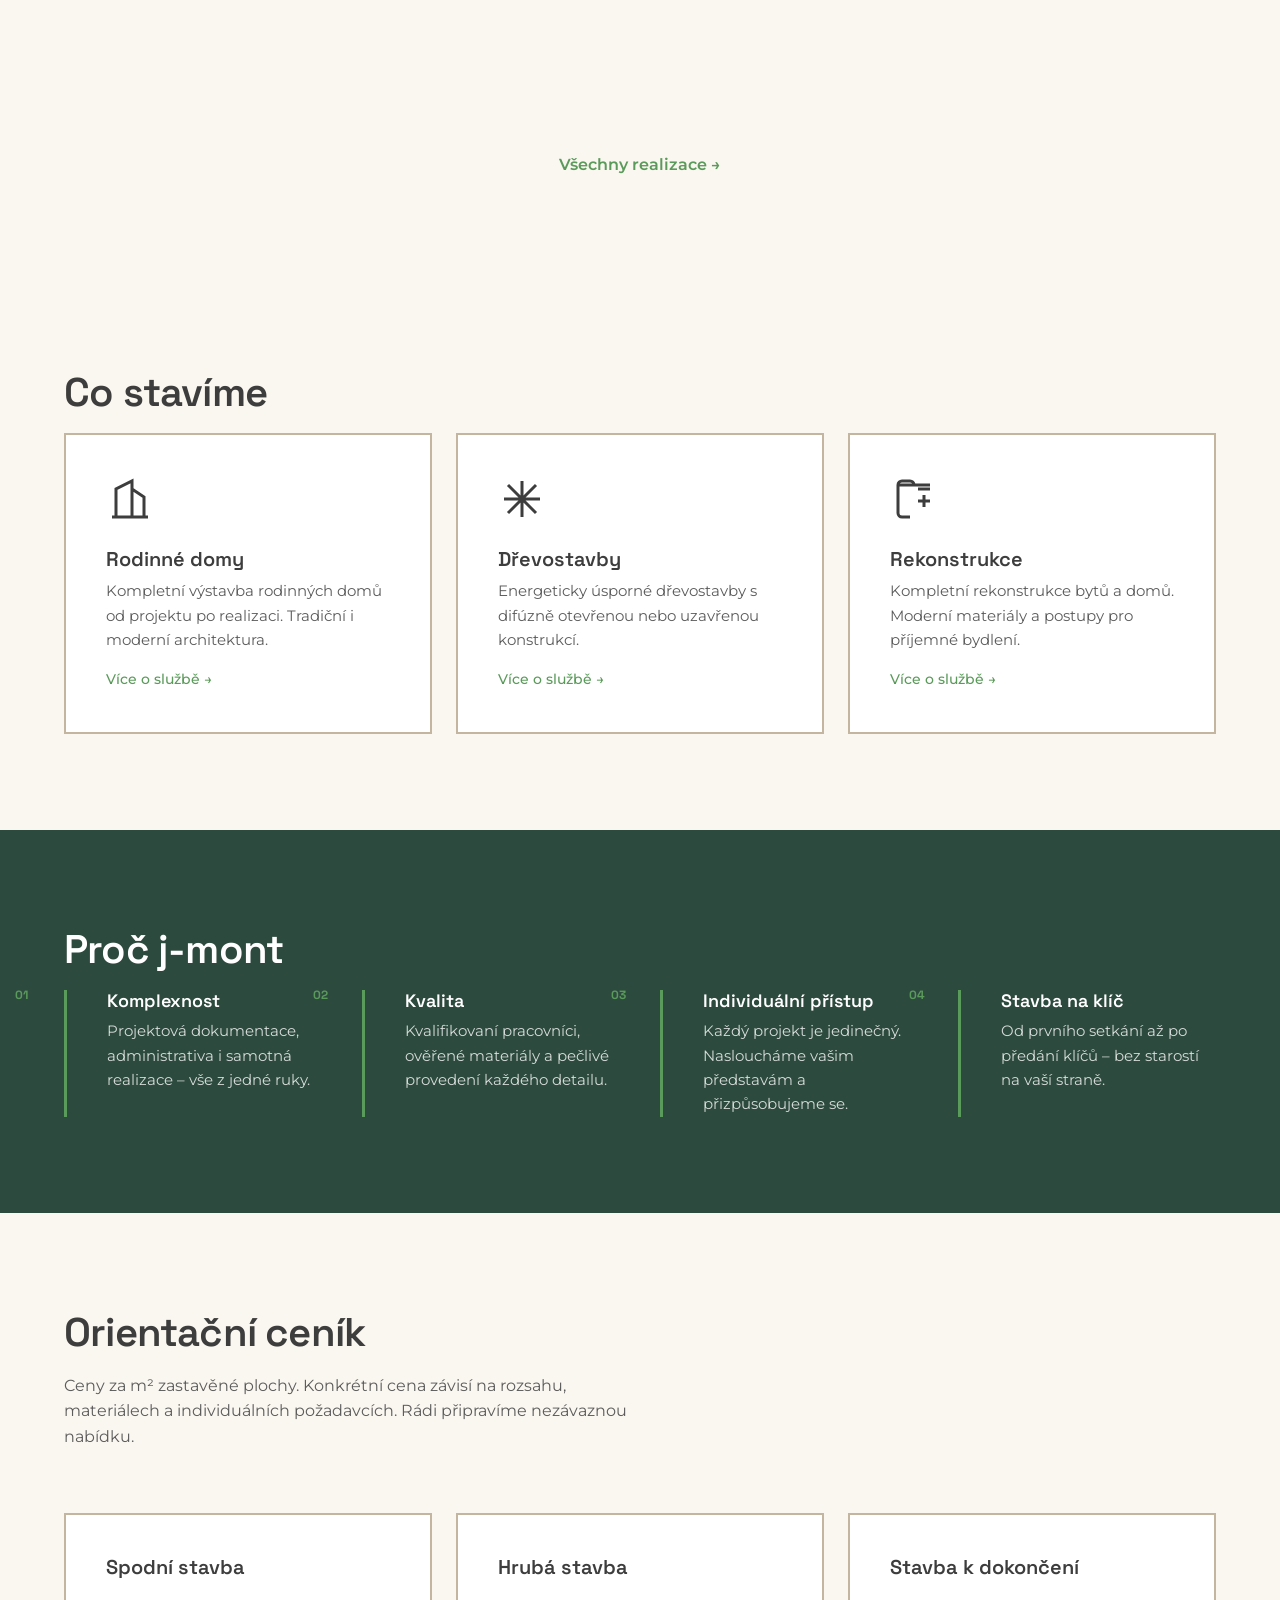
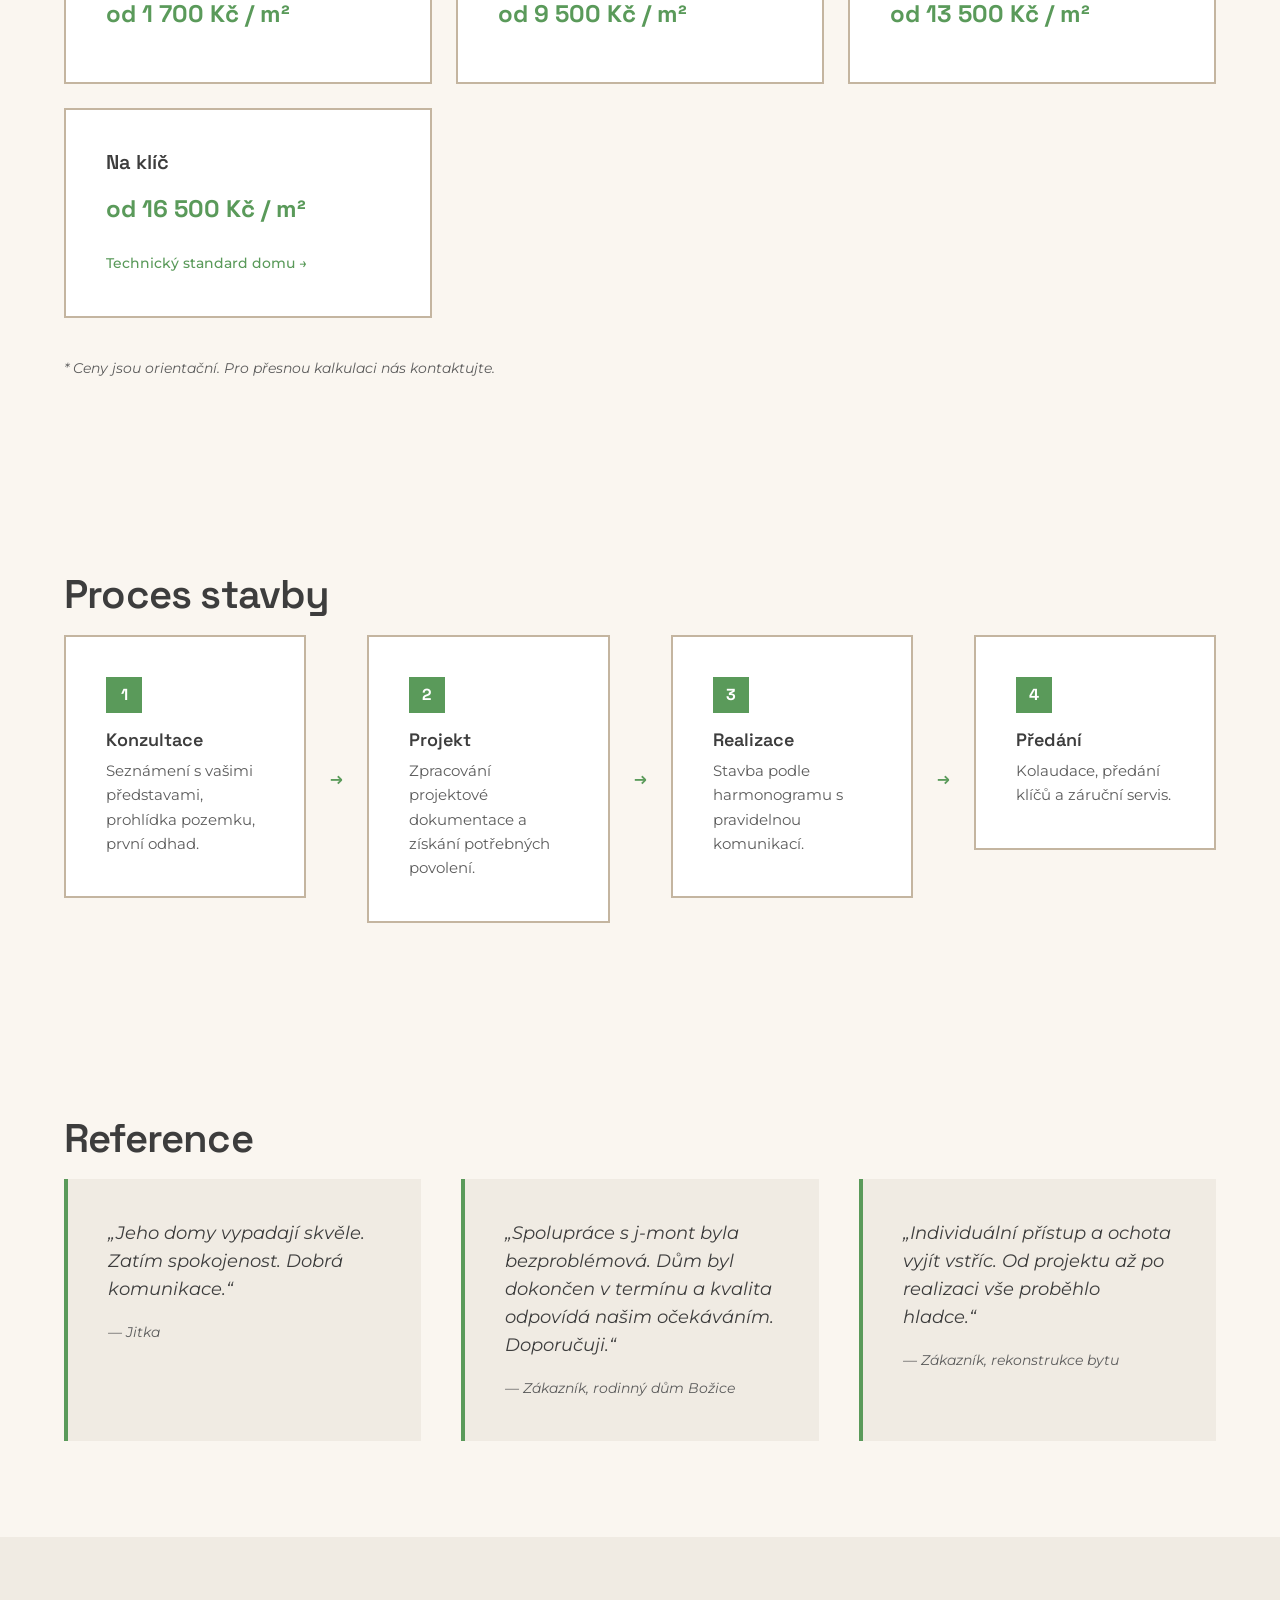
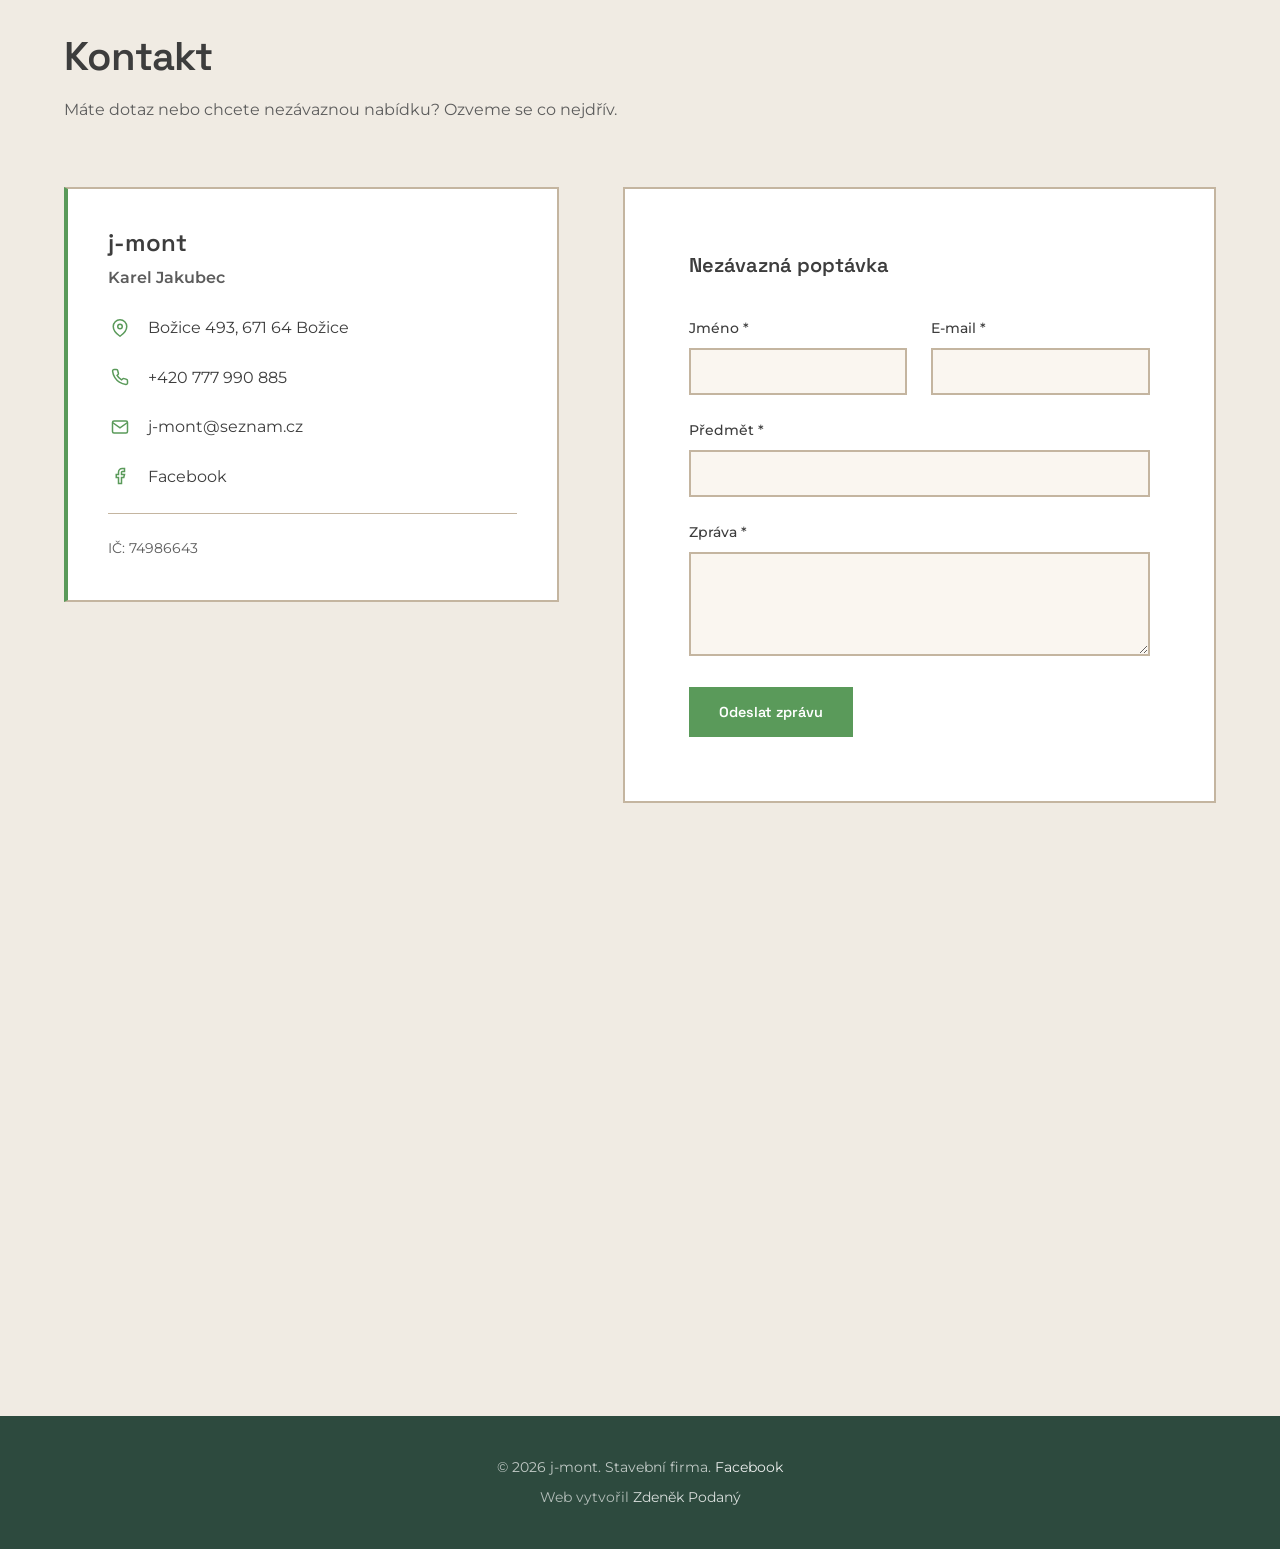
==== commit b287771a: "add detial pages, realization gallery" ====
--- a/index.html
+++ b/index.html
@@ -34,7 +34,7 @@
     <section class="hero" id="hero">
       <div class="hero-content">
         <h1 class="hero-title">Stavíme domovy,<br>ne domy</h1>
-        <p class="hero-subtitle">Stavební firma s individuálním přístupem. Rodinné domy, dřevostavby a rekonstrukce na klíč.</p>
+        <p class="hero-subtitle">Rodinné domy a dřevostavby na klíč.<br>Poctivé řemeslo, kvalitní materiály a osobní přístup.</p>
         <div class="hero-cta">
           <a href="#kontakt" class="btn btn-primary">Pojďme stavět</a>
           <a href="#realizace" class="btn btn-secondary">Naše realizace</a>
@@ -49,39 +49,40 @@
     <section class="section realizace" id="realizace">
       <div class="container">
         <h2 class="section-title">Realizace</h2>
-        <p class="section-intro">Prohlédněte si naše dokončené projekty</p>
+        <p class="section-intro">Prohlédněte si naše dokončené projekty. Kliknutím zobrazíte detail.</p>
         <div class="gallery">
-          <div class="gallery-item gallery-item-large">
+          <a href="realizace.html#projekt-1" class="gallery-item gallery-item-large">
             <img src="https://images.unsplash.com/photo-1600585154340-be6161a56a0c?w=800&q=80" alt="Rodinný dům - realizace j-mont">
             <div class="gallery-overlay">
-              <span>Rodinný dům</span>
-            </div>
-          </div>
-          <div class="gallery-item">
+              <span>Rodinný dům Božice</span>
+            </div>
+          </a>
+          <a href="realizace.html#projekt-2" class="gallery-item">
             <img src="https://images.unsplash.com/photo-1600607687939-ce8a6c25118c?w=600&q=80" alt="Dřevostavba - realizace j-mont">
             <div class="gallery-overlay">
-              <span>Dřevostavba</span>
-            </div>
-          </div>
-          <div class="gallery-item">
+              <span>Dřevostavba Znojmo</span>
+            </div>
+          </a>
+          <a href="realizace.html#projekt-3" class="gallery-item">
             <img src="https://images.unsplash.com/photo-1600566753190-17f0baa2a6c3?w=600&q=80" alt="Moderní interiér - realizace j-mont">
             <div class="gallery-overlay">
               <span>Interiér</span>
             </div>
-          </div>
-          <div class="gallery-item">
+          </a>
+          <a href="realizace.html#projekt-4" class="gallery-item">
             <img src="https://images.unsplash.com/photo-1600047509807-ba8f99d2cdde?w=600&q=80" alt="Rekonstrukce - realizace j-mont">
             <div class="gallery-overlay">
-              <span>Rekonstrukce</span>
-            </div>
-          </div>
-          <div class="gallery-item">
+              <span>Rekonstrukce Hrušovany</span>
+            </div>
+          </a>
+          <a href="realizace.html#projekt-5" class="gallery-item">
             <img src="https://images.unsplash.com/photo-1600585154526-990dced4db0d?w=600&q=80" alt="Stavba - realizace j-mont">
             <div class="gallery-overlay">
-              <span>Stavba na klíč</span>
-            </div>
-          </div>
-        </div>
+              <span>Stavba na klíč Šatov</span>
+            </div>
+          </a>
+        </div>
+        <p class="gallery-all-link"><a href="realizace.html">Všechny realizace →</a></p>
       </div>
     </section>
 
@@ -90,7 +91,7 @@
       <div class="container">
         <h2 class="section-title">Co stavíme</h2>
         <div class="services-grid">
-          <article class="service-card">
+          <a href="rodinne-domy.html" class="service-card">
             <div class="service-icon">
               <svg viewBox="0 0 24 24" fill="none" stroke="currentColor" stroke-width="1.5">
                 <path d="M3 21h18M5 21V7l8-4v18M19 21V11l-6-4M9 9v.01M9 12v.01M9 15v.01M9 18v.01"/>
@@ -98,8 +99,9 @@
             </div>
             <h3>Rodinné domy</h3>
             <p>Kompletní výstavba rodinných domů od projektu po realizaci. Tradiční i moderní architektura.</p>
-          </article>
-          <article class="service-card">
+            <span class="service-card-link">Více o službě →</span>
+          </a>
+          <a href="drevostavby.html" class="service-card">
             <div class="service-icon">
               <svg viewBox="0 0 24 24" fill="none" stroke="currentColor" stroke-width="1.5">
                 <path d="M12 3v18M3 12h18M5 5l14 14M19 5L5 19"/>
@@ -107,8 +109,9 @@
             </div>
             <h3>Dřevostavby</h3>
             <p>Energeticky úsporné dřevostavby s difúzně otevřenou nebo uzavřenou konstrukcí.</p>
-          </article>
-          <article class="service-card">
+            <span class="service-card-link">Více o službě →</span>
+          </a>
+          <a href="rekonstrukce.html" class="service-card">
             <div class="service-icon">
               <svg viewBox="0 0 24 24" fill="none" stroke="currentColor" stroke-width="1.5">
                 <path d="M14 7h6m-3 3v6m-3-3h6M4 5v14a2 2 0 002 2h4M4 5V5a2 2 0 012-2h4a2 2 0 012 2v0M4 5h16"/>
@@ -116,16 +119,8 @@
             </div>
             <h3>Rekonstrukce</h3>
             <p>Kompletní rekonstrukce bytů a domů. Moderní materiály a postupy pro příjemné bydlení.</p>
-          </article>
-          <article class="service-card">
-            <div class="service-icon">
-              <svg viewBox="0 0 24 24" fill="none" stroke="currentColor" stroke-width="1.5">
-                <path d="M19 21V5a2 2 0 00-2-2H7a2 2 0 00-2 2v16m14 0h2m-2 0h-5m-9 0H3m2 0h5M9 7h1m-1 4h1m4-4h1m-1 4h1m-5 10v-5a1 1 0 011-1h2a1 1 0 011 1v5m-4 0h4"/>
-              </svg>
-            </div>
-            <h3>Průmyslové haly</h3>
-            <p>Výstavba průmyslových a skladových hal včetně projektové dokumentace.</p>
-          </article>
+            <span class="service-card-link">Více o službě →</span>
+          </a>
         </div>
       </div>
     </section>
@@ -181,64 +176,6 @@
             <h3>Na klíč</h3>
             <p class="price-range">od 16 500 Kč / m²</p>
             <a href="technicky-standard.html" class="pricing-link">Technický standard domu →</a>
-          </div>
-        </div>
-
-        <div class="price-calculator">
-          <h3 class="calculator-title">Orientační kalkulačka ceny</h3>
-          <p class="calculator-note">Spočítejte si přibližnou cenu podle zastavěné plochy. Výsledek je pouze orientační.</p>
-          
-          <div class="calculator-body">
-            <div class="calculator-inputs">
-              <div class="calculator-field">
-                <label for="calc-area">Zastavěná plocha</label>
-                <div class="area-input-wrap">
-                  <input type="number" id="calc-area" placeholder="120" min="20" max="500" step="5" inputmode="numeric" aria-describedby="calc-area-hint">
-                  <span class="input-suffix">m²</span>
-                </div>
-                <p id="calc-area-hint" class="field-hint">Zadejte 20–500 m²</p>
-                <div class="quick-sizes">
-                  <span class="quick-label">Rychlý výběr:</span>
-                  <button type="button" class="quick-btn" data-area="80">80</button>
-                  <button type="button" class="quick-btn" data-area="100">100</button>
-                  <button type="button" class="quick-btn" data-area="120">120</button>
-                  <button type="button" class="quick-btn" data-area="150">150</button>
-                  <button type="button" class="quick-btn" data-area="200">200</button>
-                </div>
-              </div>
-
-              <div class="calculator-field">
-                <span class="field-label">Rozsah stavby</span>
-                <div class="type-options" role="radiogroup" aria-label="Rozsah stavby">
-                  <label class="type-option">
-                    <input type="radio" name="calc-type" value="1700" checked>
-                    <span class="type-option-label">Spodní stavba</span>
-                    <span class="type-option-price">1 700 Kč/m²</span>
-                  </label>
-                  <label class="type-option">
-                    <input type="radio" name="calc-type" value="9500">
-                    <span class="type-option-label">Hrubá stavba</span>
-                    <span class="type-option-price">9 500 Kč/m²</span>
-                  </label>
-                  <label class="type-option">
-                    <input type="radio" name="calc-type" value="13500">
-                    <span class="type-option-label">Stavba k dokončení</span>
-                    <span class="type-option-price">13 500 Kč/m²</span>
-                  </label>
-                  <label class="type-option">
-                    <input type="radio" name="calc-type" value="16500">
-                    <span class="type-option-label">Na klíč</span>
-                    <span class="type-option-price">16 500 Kč/m²</span>
-                  </label>
-                </div>
-              </div>
-            </div>
-
-            <div class="calculator-result" id="calc-result">
-              <span class="result-label">Orientační cena</span>
-              <span class="result-value" id="calc-value">Zadejte plochu</span>
-              <a href="#kontakt" class="result-cta">Chci nezávaznou nabídku →</a>
-            </div>
           </div>
         </div>
 
--- a/styles.css
+++ b/styles.css
@@ -265,8 +265,11 @@
 }
 
 .gallery-item {
+  display: block;
   position: relative;
   overflow: hidden;
+  text-decoration: none;
+  color: inherit;
 }
 
 .gallery-item-large {
@@ -303,6 +306,20 @@
   transform: translateY(0);
 }
 
+.gallery-all-link {
+  margin-top: var(--space-lg);
+  text-align: center;
+}
+
+.gallery-all-link a {
+  font-weight: 600;
+  color: var(--color-accent);
+}
+
+.gallery-all-link a:hover {
+  text-decoration: underline;
+}
+
 /* Services - Co stavíme */
 .services-grid {
   display: grid;
@@ -311,15 +328,30 @@
 }
 
 .service-card {
+  display: block;
   padding: var(--space-lg);
   background: white;
   border: 2px solid var(--color-border);
   transition: border-color var(--transition), box-shadow var(--transition);
+  text-decoration: none;
+  color: inherit;
 }
 
 .service-card:hover {
   border-color: var(--color-accent);
   box-shadow: 4px 4px 0 var(--color-accent);
+}
+
+.service-card-link {
+  display: inline-block;
+  margin-top: var(--space-sm);
+  font-size: 0.9rem;
+  font-weight: 500;
+  color: var(--color-accent);
+}
+
+.service-card:hover .service-card-link {
+  text-decoration: underline;
 }
 
 .service-icon {
@@ -440,235 +472,6 @@
   font-size: 0.85rem;
   color: var(--color-text-muted);
   font-style: italic;
-}
-
-/* Kalkulačka ceny */
-.price-calculator {
-  margin-top: var(--space-xl);
-  padding: var(--space-lg);
-  background: white;
-  border: 2px solid var(--color-border);
-}
-
-.calculator-title {
-  font-size: 1.25rem;
-  margin-bottom: var(--space-xs);
-}
-
-.calculator-note {
-  font-size: 0.9rem;
-  color: var(--color-text-muted);
-  margin-bottom: var(--space-lg);
-}
-
-.calculator-body {
-  display: grid;
-  grid-template-columns: 1fr auto;
-  gap: var(--space-xl);
-  align-items: start;
-}
-
-.calculator-inputs {
-  display: flex;
-  flex-direction: column;
-  gap: var(--space-lg);
-}
-
-.calculator-field label,
-.calculator-field .field-label {
-  display: block;
-  font-size: 0.9rem;
-  font-weight: 600;
-  margin-bottom: var(--space-sm);
-}
-
-.area-input-wrap {
-  display: flex;
-  align-items: center;
-  border: 2px solid var(--color-border);
-  background: var(--color-bg);
-  max-width: 140px;
-}
-
-.area-input-wrap:focus-within {
-  border-color: var(--color-accent);
-}
-
-.area-input-wrap input {
-  flex: 1;
-  min-width: 0;
-  padding: 0.75rem 0.5rem 0.75rem 1rem;
-  font-family: var(--font-heading);
-  font-size: 1.25rem;
-  font-weight: 600;
-  border: none;
-  background: transparent;
-}
-
-.area-input-wrap input:focus {
-  outline: none;
-}
-
-.area-input-wrap .input-suffix {
-  padding: 0 1rem;
-  font-size: 0.9rem;
-  color: var(--color-text-muted);
-}
-
-.field-hint {
-  font-size: 0.8rem;
-  color: var(--color-text-muted);
-  margin-top: var(--space-xs);
-}
-
-.quick-sizes {
-  display: flex;
-  flex-wrap: wrap;
-  align-items: center;
-  gap: var(--space-xs);
-  margin-top: var(--space-sm);
-}
-
-.quick-label {
-  font-size: 0.8rem;
-  color: var(--color-text-muted);
-  margin-right: var(--space-xs);
-}
-
-.quick-btn {
-  padding: 0.4rem 0.75rem;
-  font-size: 0.85rem;
-  font-family: var(--font-body);
-  font-weight: 500;
-  color: var(--color-text-muted);
-  background: var(--color-bg-alt);
-  border: 2px solid var(--color-border);
-  cursor: pointer;
-  transition: all var(--transition);
-}
-
-.quick-btn:hover {
-  border-color: var(--color-accent);
-  color: var(--color-accent);
-}
-
-.quick-btn.active {
-  background: var(--color-accent);
-  border-color: var(--color-accent);
-  color: white;
-}
-
-.type-options {
-  display: grid;
-  grid-template-columns: repeat(2, 1fr);
-  gap: var(--space-sm);
-}
-
-.type-option {
-  position: relative;
-  display: flex;
-  flex-direction: column;
-  padding: var(--space-md);
-  border: 2px solid var(--color-border);
-  background: var(--color-bg);
-  cursor: pointer;
-  transition: all var(--transition);
-}
-
-.type-option:hover {
-  border-color: var(--color-accent);
-}
-
-.type-option input {
-  position: absolute;
-  opacity: 0;
-  pointer-events: none;
-}
-
-.type-option input:checked + .type-option-label {
-  color: var(--color-accent);
-  font-weight: 600;
-}
-
-.type-option:has(input:checked) {
-  border-color: var(--color-accent);
-  background: rgba(90, 154, 90, 0.08);
-}
-
-.type-option-label {
-  font-size: 0.95rem;
-  margin-bottom: 2px;
-}
-
-.type-option-price {
-  font-size: 0.8rem;
-  color: var(--color-text-muted);
-}
-
-.calculator-result {
-  padding: var(--space-lg);
-  min-width: 220px;
-  background: var(--color-bg-alt);
-  border: 2px solid var(--color-accent);
-  text-align: center;
-}
-
-.calculator-result.has-value {
-  background: var(--color-accent);
-  border-color: var(--color-accent);
-}
-
-.calculator-result.has-value .result-label,
-.calculator-result.has-value .result-value {
-  color: white;
-}
-
-.result-label {
-  display: block;
-  font-size: 0.8rem;
-  color: var(--color-text-muted);
-  text-transform: uppercase;
-  letter-spacing: 0.05em;
-  margin-bottom: var(--space-xs);
-}
-
-.result-value {
-  display: block;
-  font-family: var(--font-heading);
-  font-size: 1.5rem;
-  font-weight: 700;
-  color: var(--color-accent);
-  margin-bottom: var(--space-sm);
-}
-
-.result-cta {
-  display: inline-block;
-  font-size: 0.85rem;
-  font-weight: 500;
-  color: var(--color-accent);
-}
-
-.calculator-result.has-value .result-cta {
-  color: white;
-  text-decoration: underline;
-}
-
-.result-cta:hover {
-  color: var(--color-accent-hover);
-}
-
-.calculator-result.has-value .result-cta:hover {
-  color: rgba(255, 255, 255, 0.9);
-}
-
-@media (max-width: 700px) {
-  .calculator-body {
-    grid-template-columns: 1fr;
-  }
-
-  .type-options {
-    grid-template-columns: 1fr;
-  }
 }
 
 /* Proces */
@@ -1002,6 +805,236 @@
   padding: var(--space-md);
   background: var(--color-bg-alt);
   border-left: 4px solid var(--color-accent);
+}
+
+/* Služby - detail podstránky */
+.service-detail-section {
+  margin-bottom: var(--space-xl);
+}
+
+.service-detail-section h2 {
+  font-size: 1.5rem;
+  margin-bottom: var(--space-md);
+  padding-bottom: var(--space-xs);
+  border-bottom: 2px solid var(--color-border);
+}
+
+.service-detail-item {
+  margin-bottom: var(--space-lg);
+}
+
+.service-detail-item h3 {
+  font-size: 1.1rem;
+  margin-bottom: var(--space-xs);
+}
+
+.service-detail-item p {
+  color: var(--color-text-muted);
+  font-size: 0.95rem;
+  line-height: 1.6;
+}
+
+.service-benefits {
+  list-style: none;
+}
+
+.service-benefits li {
+  padding: var(--space-sm) 0;
+  padding-left: 1.5rem;
+  position: relative;
+}
+
+.service-benefits li::before {
+  content: "✓";
+  position: absolute;
+  left: 0;
+  color: var(--color-accent);
+  font-weight: 700;
+}
+
+.service-detail-section p {
+  color: var(--color-text-muted);
+  line-height: 1.6;
+}
+
+.service-detail-section a {
+  color: var(--color-accent);
+}
+
+.service-detail-section a:hover {
+  text-decoration: underline;
+}
+
+/* Realizace - stránka s projekty */
+.realizace-grid {
+  display: flex;
+  flex-direction: column;
+  gap: var(--space-xl);
+}
+
+.realizace-card {
+  padding: var(--space-lg);
+  background: white;
+  border: 2px solid var(--color-border);
+  scroll-margin-top: 100px;
+}
+
+.realizace-card-content {
+  margin-bottom: var(--space-lg);
+}
+
+.realizace-meta {
+  display: block;
+  font-size: 0.85rem;
+  color: var(--color-accent);
+  font-weight: 600;
+  margin-bottom: var(--space-xs);
+}
+
+.realizace-card h2 {
+  font-size: 1.5rem;
+  margin-bottom: var(--space-sm);
+}
+
+.realizace-card p {
+  color: var(--color-text-muted);
+  line-height: 1.6;
+}
+
+/* Galerie obrázků v projektu */
+.project-gallery {
+  display: grid;
+  grid-template-columns: repeat(auto-fill, minmax(180px, 1fr));
+  gap: var(--space-sm);
+}
+
+.project-gallery img {
+  width: 100%;
+  height: 180px;
+  object-fit: cover;
+  cursor: pointer;
+  border: 2px solid var(--color-border);
+  transition: border-color var(--transition), transform var(--transition);
+}
+
+.project-gallery img:hover {
+  border-color: var(--color-accent);
+  transform: scale(1.02);
+}
+
+/* Lightbox */
+.lightbox {
+  position: fixed;
+  inset: 0;
+  z-index: 1000;
+  background: rgba(0, 0, 0, 0.95);
+  display: flex;
+  align-items: center;
+  justify-content: center;
+  opacity: 0;
+  visibility: hidden;
+  transition: opacity 0.3s ease, visibility 0.3s ease;
+}
+
+.lightbox.active {
+  opacity: 1;
+  visibility: visible;
+}
+
+.lightbox-content {
+  max-width: 95vw;
+  max-height: 95vh;
+  display: flex;
+  align-items: center;
+  justify-content: center;
+}
+
+.lightbox-content img {
+  max-width: 100%;
+  max-height: 90vh;
+  object-fit: contain;
+}
+
+.lightbox-close {
+  position: absolute;
+  top: var(--space-md);
+  right: var(--space-md);
+  width: 48px;
+  height: 48px;
+  font-size: 2rem;
+  line-height: 1;
+  color: white;
+  background: transparent;
+  border: 2px solid rgba(255, 255, 255, 0.5);
+  cursor: pointer;
+  transition: border-color var(--transition), background var(--transition);
+}
+
+.lightbox-close:hover {
+  border-color: white;
+  background: rgba(255, 255, 255, 0.1);
+}
+
+.lightbox-prev,
+.lightbox-next {
+  position: absolute;
+  top: 50%;
+  transform: translateY(-50%);
+  width: 56px;
+  height: 56px;
+  font-size: 2.5rem;
+  line-height: 1;
+  color: white;
+  background: rgba(255, 255, 255, 0.1);
+  border: 2px solid rgba(255, 255, 255, 0.5);
+  cursor: pointer;
+  transition: all var(--transition);
+}
+
+.lightbox-prev:hover,
+.lightbox-next:hover {
+  background: rgba(255, 255, 255, 0.2);
+  border-color: white;
+}
+
+.lightbox-prev {
+  left: var(--space-md);
+}
+
+.lightbox-next {
+  right: var(--space-md);
+}
+
+.lightbox.single-image .lightbox-prev,
+.lightbox.single-image .lightbox-next,
+.lightbox.single-image .lightbox-counter {
+  display: none;
+}
+
+.lightbox-counter {
+  position: absolute;
+  bottom: var(--space-lg);
+  left: 50%;
+  transform: translateX(-50%);
+  color: rgba(255, 255, 255, 0.8);
+  font-size: 0.9rem;
+}
+
+@media (max-width: 500px) {
+  .project-gallery {
+    grid-template-columns: repeat(2, 1fr);
+  }
+
+  .project-gallery img {
+    height: 140px;
+  }
+
+  .lightbox-prev,
+  .lightbox-next {
+    width: 44px;
+    height: 44px;
+    font-size: 1.75rem;
+  }
 }
 
 .standard-cta {
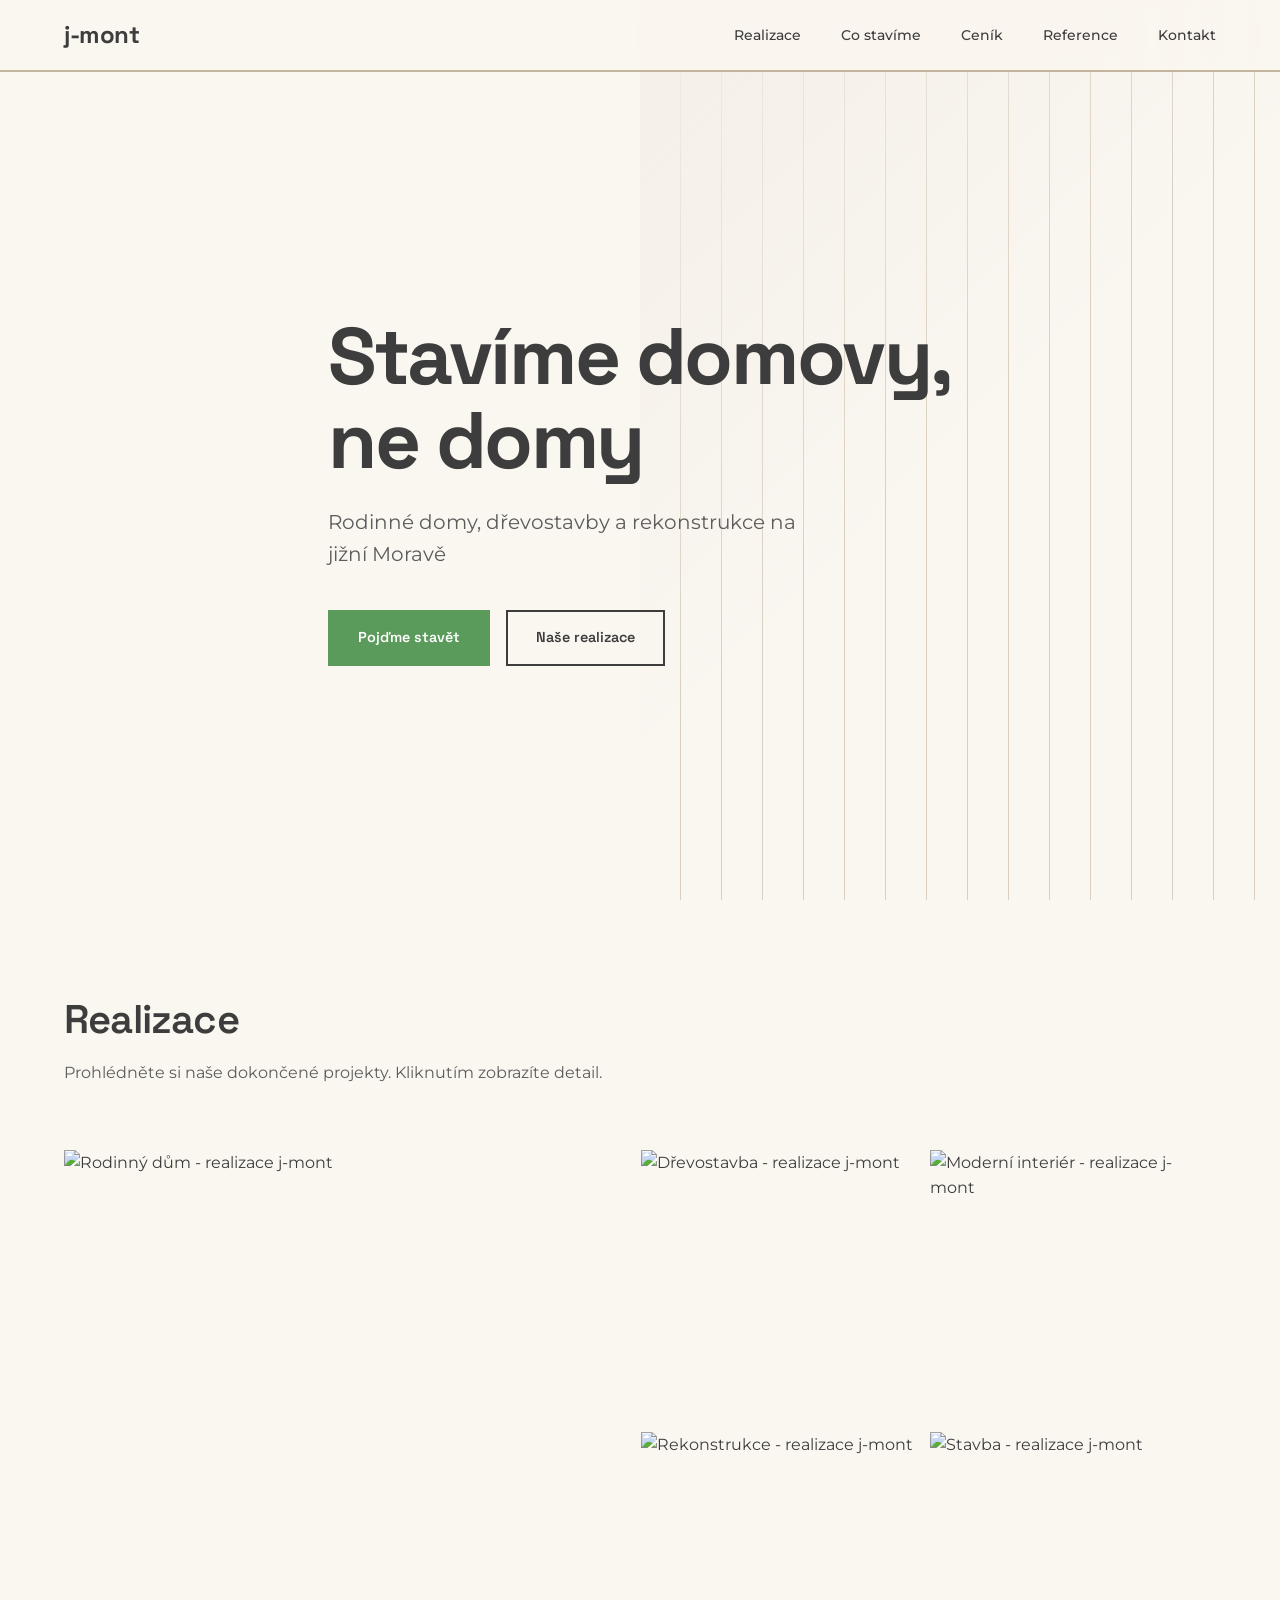
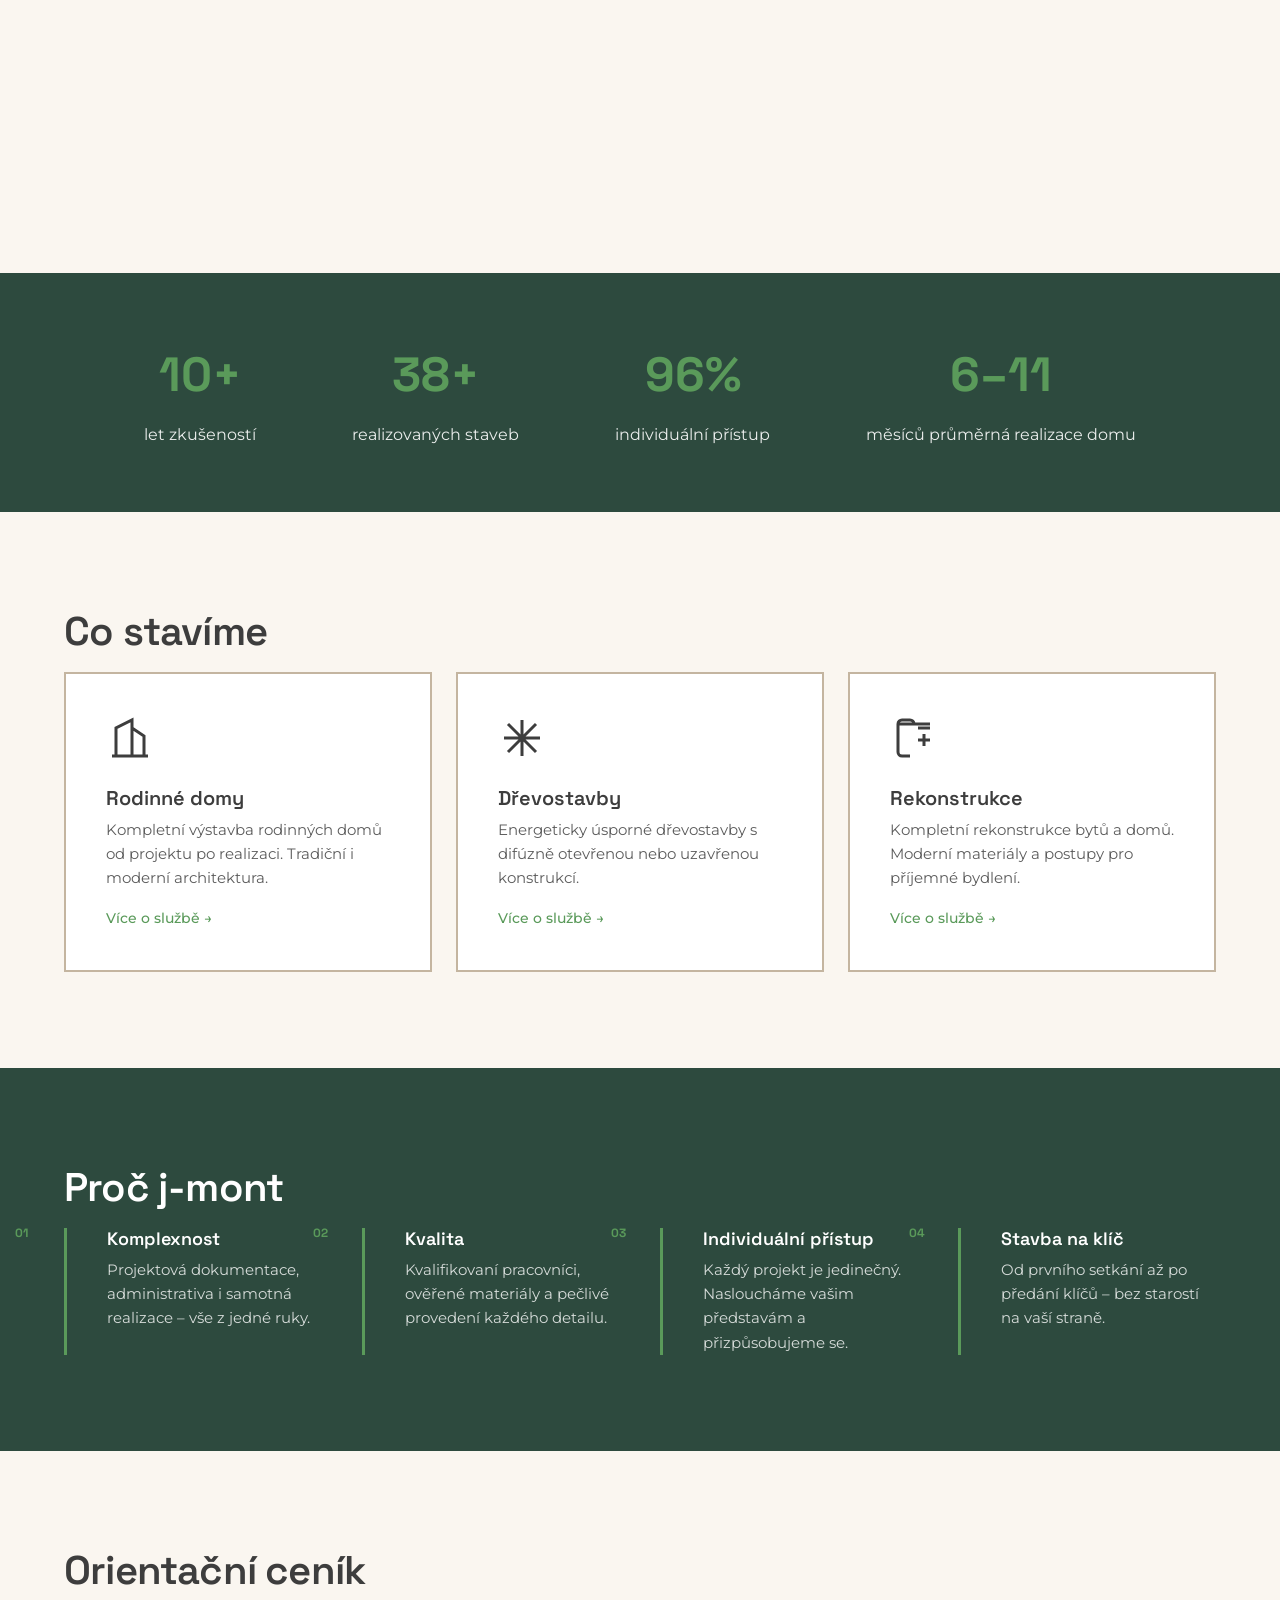
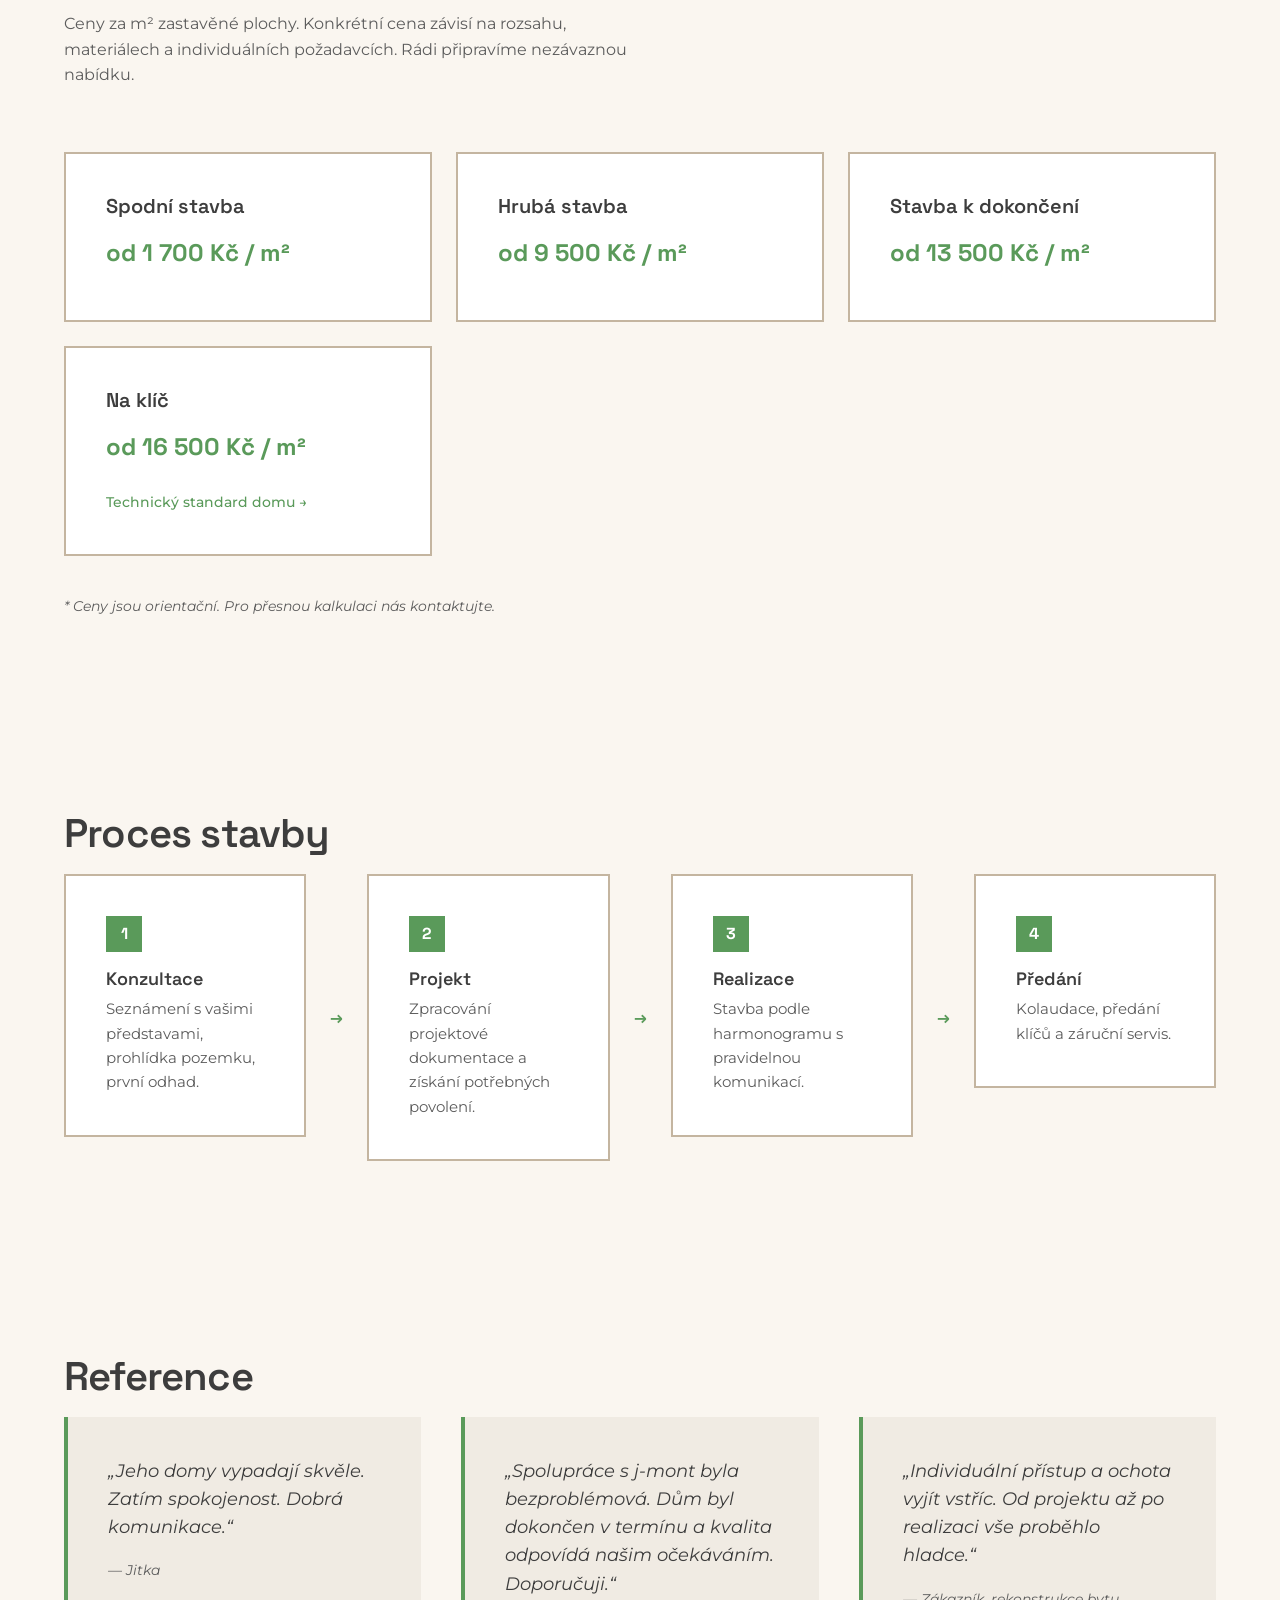
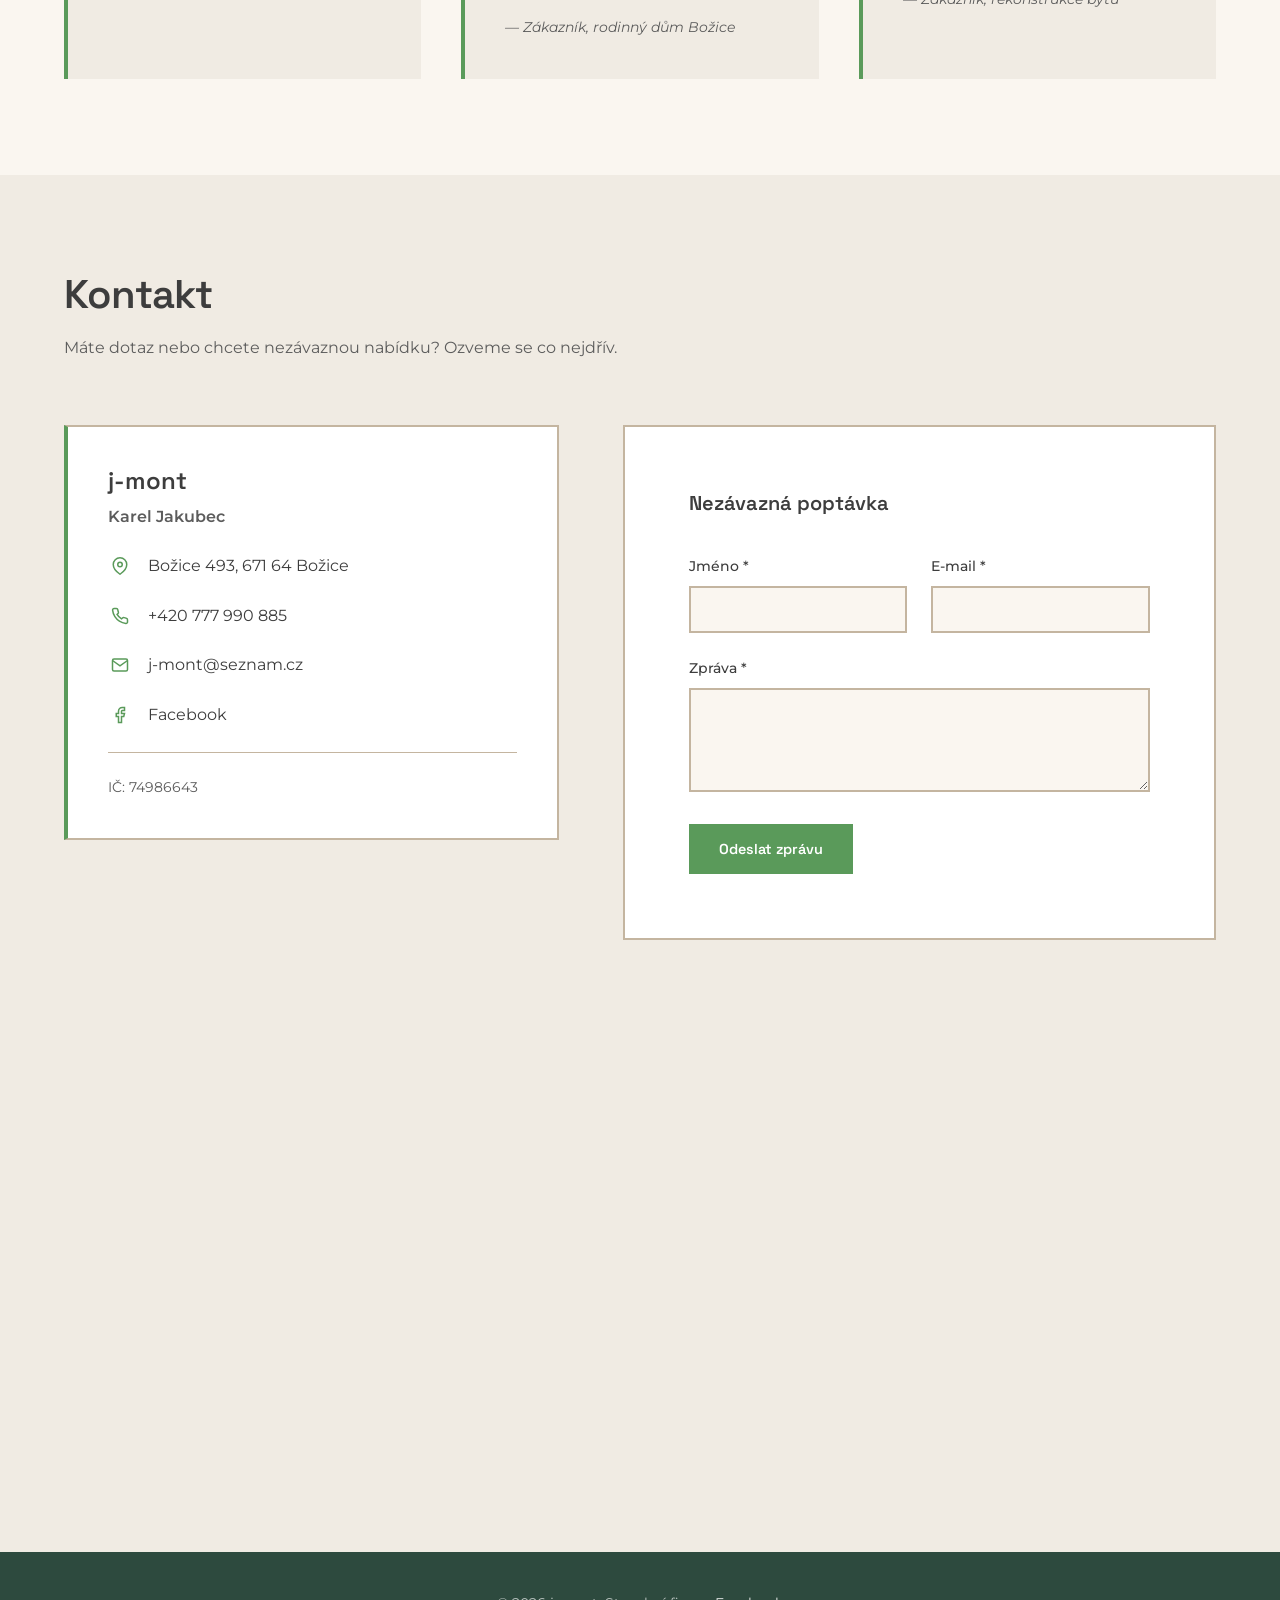
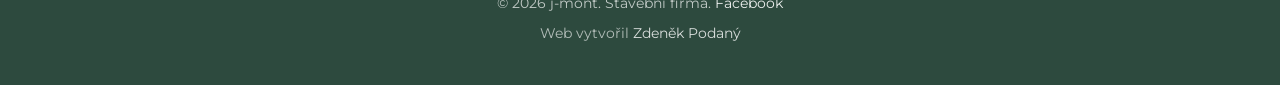
==== commit c1428bf8: "add loading effects, enhance informations" ====
--- a/index.html
+++ b/index.html
@@ -34,7 +34,7 @@
     <section class="hero" id="hero">
       <div class="hero-content">
         <h1 class="hero-title">Stavíme domovy,<br>ne domy</h1>
-        <p class="hero-subtitle">Rodinné domy a dřevostavby na klíč.<br>Poctivé řemeslo, kvalitní materiály a osobní přístup.</p>
+        <p class="hero-subtitle">Rodinné domy, dřevostavby a rekonstrukce na jižní Moravě</p>
         <div class="hero-cta">
           <a href="#kontakt" class="btn btn-primary">Pojďme stavět</a>
           <a href="#realizace" class="btn btn-secondary">Naše realizace</a>
@@ -85,6 +85,29 @@
         <p class="gallery-all-link"><a href="realizace.html">Všechny realizace →</a></p>
       </div>
     </section>
+
+    <div class="stats-panel">
+      <div class="container">
+        <div class="stats-grid">
+          <div class="stat-item">
+            <span class="stat-number" data-value="10" data-suffix="+">0</span>
+            <span class="stat-label">let zkušeností</span>
+          </div>
+          <div class="stat-item">
+            <span class="stat-number" data-value="40" data-suffix="+">0</span>
+            <span class="stat-label">realizovaných staveb</span>
+          </div>
+          <div class="stat-item">
+            <span class="stat-number" data-value="100" data-suffix="%">0</span>
+            <span class="stat-label">individuální přístup</span>
+          </div>
+          <div class="stat-item">
+            <span class="stat-number" data-value="6" data-value2="12" data-suffix="">0–0</span>
+            <span class="stat-label">měsíců průměrná realizace domu</span>
+          </div>
+        </div>
+      </div>
+    </div>
 
     <!-- 3. Co stavíme -->
     <section class="section co-stavime" id="co-stavime">
@@ -288,10 +311,6 @@
                 </div>
               </div>
               <div class="form-group">
-                <label for="subject">Předmět *</label>
-                <input type="text" id="subject" name="subject" required>
-              </div>
-              <div class="form-group">
                 <label for="message">Zpráva *</label>
                 <textarea id="message" name="message" rows="4" required></textarea>
               </div>
--- a/styles.css
+++ b/styles.css
@@ -39,6 +39,27 @@
   scroll-behavior: smooth;
 }
 
+/* Načítací efekt při scrollu */
+.reveal {
+  opacity: 0;
+  transform: translateY(24px);
+  transition: opacity 0.6s ease, transform 0.6s ease;
+}
+
+.reveal.revealed {
+  opacity: 1;
+  transform: translateY(0);
+}
+
+.reveal-stagger > .reveal:nth-child(1) { transition-delay: 0s; }
+.reveal-stagger > .reveal:nth-child(2) { transition-delay: 0.08s; }
+.reveal-stagger > .reveal:nth-child(3) { transition-delay: 0.16s; }
+.reveal-stagger > .reveal:nth-child(4) { transition-delay: 0.24s; }
+.reveal-stagger > .reveal:nth-child(5) { transition-delay: 0.32s; }
+.reveal-stagger > .reveal:nth-child(6) { transition-delay: 0.4s; }
+.reveal-stagger > .reveal:nth-child(7) { transition-delay: 0.48s; }
+.reveal-stagger > .reveal:nth-child(8) { transition-delay: 0.56s; }
+
 body {
   font-family: var(--font-body);
   font-size: 1rem;
@@ -320,6 +341,38 @@
   text-decoration: underline;
 }
 
+/* Stats panel */
+.stats-panel {
+  padding: var(--space-xl) 0;
+  background: var(--color-bg-dark);
+  color: white;
+}
+
+.stats-grid {
+  display: flex;
+  flex-wrap: wrap;
+  justify-content: center;
+  gap: var(--space-2xl);
+}
+
+.stat-item {
+  text-align: center;
+}
+
+.stat-number {
+  display: block;
+  font-family: var(--font-heading);
+  font-size: clamp(2rem, 5vw, 3rem);
+  font-weight: 700;
+  color: var(--color-accent);
+  margin-bottom: var(--space-xs);
+}
+
+.stat-label {
+  font-size: 1rem;
+  opacity: 0.9;
+}
+
 /* Services - Co stavíme */
 .services-grid {
   display: grid;
